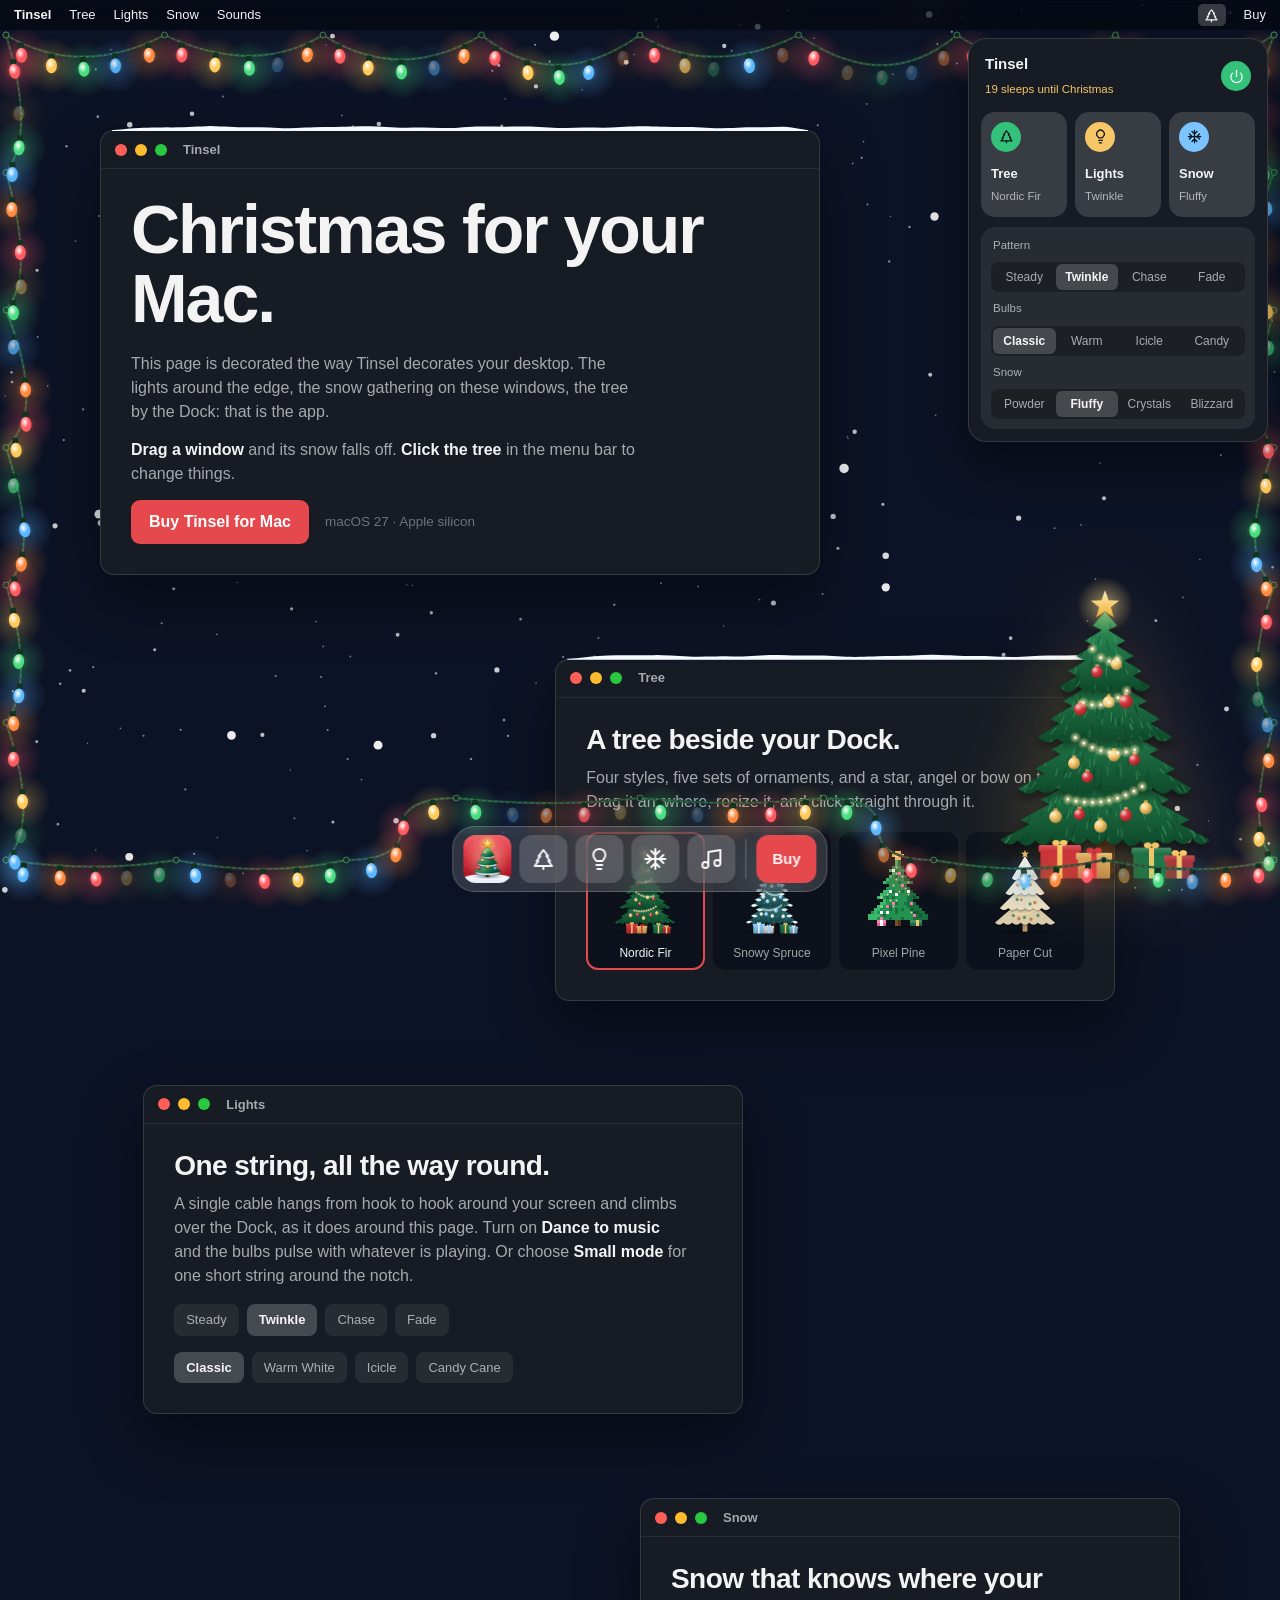
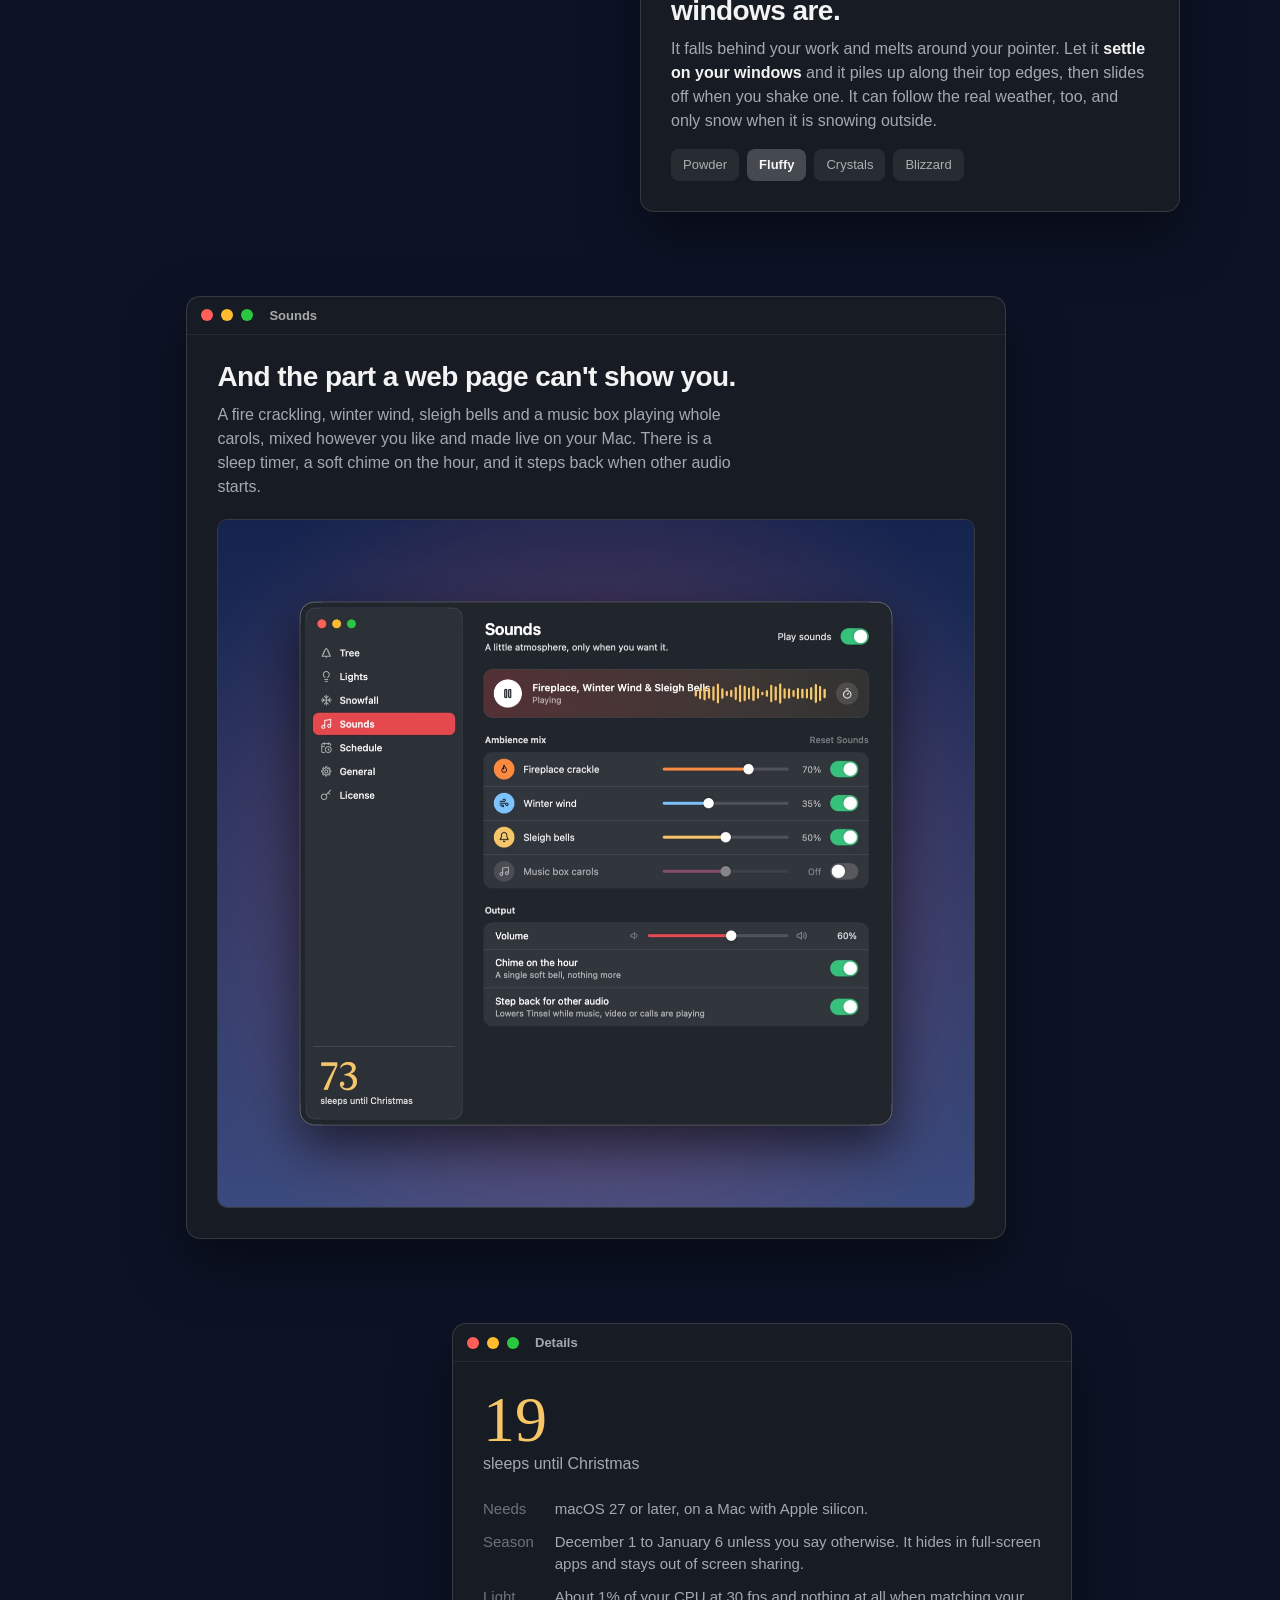
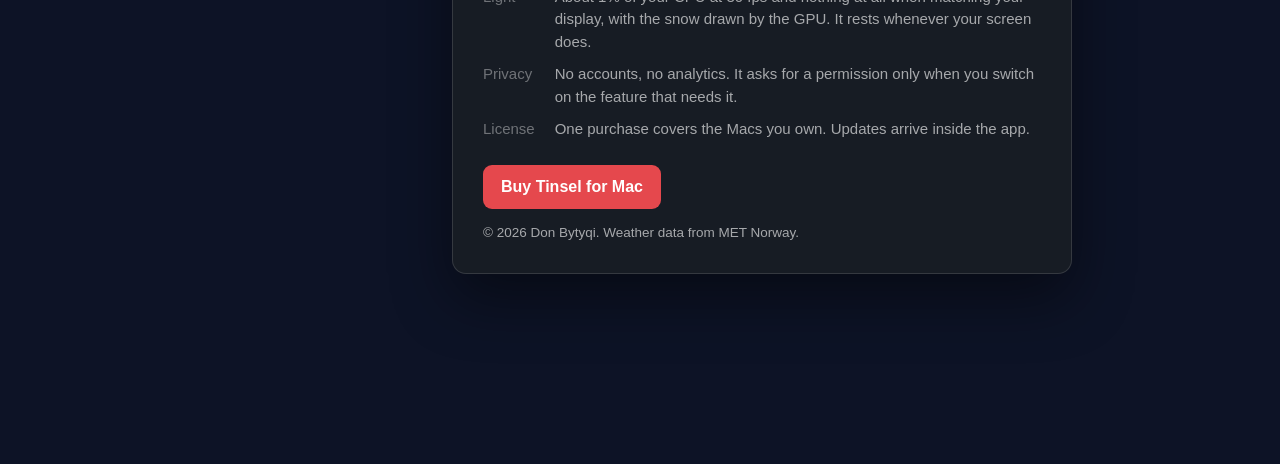
==== index.html @ c90def14 "Publish the Tinsel website" ====
<!doctype html>
<html lang="en">
<head>
<meta charset="utf-8">
<meta name="viewport" content="width=device-width, initial-scale=1">
<title>Tinsel for Mac</title>
<meta name="description" content="Christmas for your Mac: a tree by the Dock, lights around the screen, and snow that settles on your windows. This page is decorated the way Tinsel decorates your desktop.">
<meta property="og:title" content="Tinsel for Mac">
<meta property="og:description" content="A tree by the Dock, lights around the screen, and snow that settles on your windows.">
<meta property="og:image" content="assets/social.jpg">
<meta name="theme-color" content="#0d1326">
<link rel="icon" href="assets/icon.png">
<link rel="apple-touch-icon" href="assets/apple-touch-icon.png">
<style>
  :root {
    --desk: #0d1326;
    --glass: #171c24;
    --raised: rgba(255, 255, 255, 0.07);
    --line: rgba(255, 255, 255, 0.13);
    --text: rgba(255, 255, 255, 0.95);
    --soft: rgba(255, 255, 255, 0.62);
    --faint: rgba(255, 255, 255, 0.38);
    --red: #e5484d;
    --gold: #f6c667;
    --pine: #34c27b;
    --bar: 30px;
    --sans: -apple-system, BlinkMacSystemFont, "SF Pro Text", "Segoe UI", Roboto, sans-serif;
    --serif: ui-serif, "New York", Georgia, serif;
  }
  * { box-sizing: border-box; }
  html { background: var(--desk); scroll-padding-top: 120px; }
  body { margin: 0; font: 16px/1.5 var(--sans); color: var(--text); -webkit-font-smoothing: antialiased; overflow-x: hidden; }
  button { font: inherit; color: inherit; border: 0; background: none; padding: 0; cursor: pointer; }
  a { color: inherit; }
  :focus-visible { outline: 2px solid var(--gold); outline-offset: 2px; }
  img { max-width: 100%; height: auto; display: block; }

  /* Layers, back to front: falling snow, windows, settled snow, Dock and tree, lights, menu bar, popover. */
  #flakes, #drifts, #lights { position: fixed; inset: 0; width: 100%; height: 100%; pointer-events: none; }
  #flakes { z-index: 0; }
  #drifts { z-index: 2; }
  #lights { z-index: 4; overflow: visible; }

  /* Menu bar */
  .menubar { position: fixed; top: 0; left: 0; right: 0; height: var(--bar); z-index: 5; display: flex; align-items: center; gap: 18px; padding: 0 14px;
             background: rgba(0, 0, 0, 0.42); backdrop-filter: blur(20px); -webkit-backdrop-filter: blur(20px); font-size: 13px; }
  .menubar strong { font-weight: 700; }
  .menubar a { text-decoration: none; font-weight: 500; }
  .menubar .spring { margin-left: auto; }
  .status { width: 28px; height: 22px; border-radius: 5px; display: grid; place-items: center; }
  .status[aria-expanded="true"] { background: rgba(255, 255, 255, 0.2); }
  .status svg, .dock svg, .tile svg { width: 15px; height: 15px; fill: none; stroke: currentColor; stroke-width: 2; stroke-linecap: round; stroke-linejoin: round; }

  /* The menu bar popover, as in the app */
  .popover { position: fixed; top: calc(var(--bar) + 8px); right: 12px; width: 300px; z-index: 6; padding: 12px; border-radius: 18px; background: var(--glass);
             border: 1px solid var(--line); box-shadow: 0 20px 50px rgba(0, 0, 0, 0.5); display: grid; gap: 10px; }
  .popover[hidden] { display: none; }
  .popover header { display: flex; justify-content: space-between; align-items: center; padding: 2px 4px; }
  .popover header b { display: block; font-size: 15px; }
  .popover header span { font-size: 11.5px; color: var(--gold); }
  .power { width: 30px; height: 30px; border-radius: 50%; background: var(--pine); display: grid; place-items: center; }
  .power[aria-pressed="false"] { background: rgba(255, 255, 255, 0.18); color: var(--soft); }
  .tiles { display: grid; grid-template-columns: repeat(3, 1fr); gap: 8px; }
  .tile { text-align: left; padding: 10px; border-radius: 14px; background: rgba(255, 255, 255, 0.14); display: grid; gap: 12px; }
  .tile i { width: 30px; height: 30px; border-radius: 50%; display: grid; place-items: center; background: var(--c); color: #10151c; }
  .tile b { font-size: 13px; display: block; }
  .tile small { font-size: 11.5px; color: var(--soft); }
  .tile[aria-pressed="false"] { background: var(--raised); }
  .tile[aria-pressed="false"] i { background: rgba(255, 255, 255, 0.14); color: var(--soft); }
  .group { background: var(--raised); border-radius: 14px; padding: 10px; display: grid; gap: 8px; }
  .group label { font-size: 11.5px; color: var(--soft); padding-left: 2px; }
  .seg { display: grid; grid-auto-flow: column; grid-auto-columns: 1fr; background: rgba(0, 0, 0, 0.28); border-radius: 8px; padding: 2px; }
  .seg button { font-size: 12px; font-weight: 500; color: var(--soft); padding: 4px 0; border-radius: 6px; }
  .seg button[aria-pressed="true"] { background: rgba(255, 255, 255, 0.18); color: var(--text); font-weight: 600; }

  /* The desktop and its windows */
  main { position: relative; z-index: 1; width: min(1080px, 100% - 40px); margin: 0 auto; padding: 130px 0 190px; display: grid; grid-template-columns: minmax(0, 1fr); gap: 84px; }
  .win { min-width: 0; background: var(--glass); border: 1px solid var(--line); border-radius: 14px; box-shadow: 0 24px 60px rgba(0, 0, 0, 0.45); touch-action: pan-y; }
  .win .bar { height: 38px; display: flex; align-items: center; gap: 8px; padding: 0 14px; cursor: grab; user-select: none; -webkit-user-select: none; border-bottom: 1px solid rgba(255, 255, 255, 0.07); }
  .win .bar:active { cursor: grabbing; }
  .win .bar i { width: 12px; height: 12px; border-radius: 50%; background: #ff5f57; }
  .win .bar i:nth-child(2) { background: #febc2e; }
  .win .bar i:nth-child(3) { background: #28c840; }
  .win .bar span { margin-left: 8px; font-size: 13px; font-weight: 600; color: var(--soft); }
  .win .body { padding: 26px 30px 30px; }
  .win h1 { font-size: clamp(38px, 6vw, 68px); line-height: 1.02; letter-spacing: -0.03em; font-weight: 700; margin: 0 0 18px; }
  .win h2 { font-size: 28px; line-height: 1.15; letter-spacing: -0.02em; font-weight: 650; margin: 0 0 10px; }
  .win p { margin: 0 0 14px; color: var(--soft); max-width: 58ch; }
  .win p:last-child { margin-bottom: 0; }
  .win p b { color: var(--text); font-weight: 600; }
  .w1 { width: min(720px, 100%); }
  .w2 { width: min(560px, 100%); margin-left: auto; margin-right: 6%; }
  .w3 { width: min(600px, 100%); margin-left: 4%; }
  .w4 { width: min(540px, 100%); margin-left: auto; }
  .w5 { width: min(820px, 100%); margin-left: 8%; }
  .w6 { width: min(620px, 100%); margin-left: auto; margin-right: 10%; }

  .buy { display: inline-block; background: var(--red); color: #fff; font-weight: 600; text-decoration: none; padding: 10px 18px; border-radius: 9px; }
  .buy:hover { background: #ef5b60; }
  .note { font-size: 13.5px; color: var(--faint); margin-top: 14px; }
  .row { display: flex; align-items: center; gap: 16px; flex-wrap: wrap; }
  .choices { display: flex; gap: 8px; flex-wrap: wrap; margin-top: 16px; }
  .choices button { font-size: 13px; padding: 6px 12px; border-radius: 8px; background: var(--raised); color: var(--soft); }
  .choices button[aria-pressed="true"] { background: rgba(255, 255, 255, 0.2); color: var(--text); font-weight: 600; }
  .trees { display: grid; grid-template-columns: repeat(4, 1fr); gap: 8px; margin-top: 18px; }
  .trees button { border-radius: 12px; background: #0c111b; padding: 8px 4px 6px; border: 2px solid transparent; font-size: 12px; color: var(--soft); }
  .trees button[aria-pressed="true"] { border-color: var(--red); color: var(--text); }
  .trees img { height: 96px; width: auto; margin: 0 auto 6px; }
  .shot { border-radius: 10px; border: 1px solid var(--line); margin-top: 20px; }
  dl { margin: 0; display: grid; grid-template-columns: max-content 1fr; gap: 10px 20px; font-size: 15px; }
  dt { color: var(--faint); }
  dd { margin: 0; color: var(--soft); }
  .sleeps { font: 400 64px/1 var(--serif); color: var(--gold); }

  /* Dock and tree */
  .dock { position: fixed; left: 50%; bottom: 8px; transform: translateX(-50%); z-index: 3; display: flex; align-items: center; gap: 8px; padding: 8px 10px; border-radius: 22px;
          background: rgba(255, 255, 255, 0.14); border: 1px solid rgba(255, 255, 255, 0.2); backdrop-filter: blur(24px); -webkit-backdrop-filter: blur(24px); }
  .dock a { width: 48px; height: 48px; border-radius: 12px; display: grid; place-items: center; background: rgba(255, 255, 255, 0.16); text-decoration: none; }
  .dock a svg { width: 24px; height: 24px; }
  .dock a.app { background: none; }
  .dock a.app img { width: 48px; height: 48px; border-radius: 12px; }
  .dock a.get { width: auto; padding: 0 16px; background: var(--red); font-weight: 600; font-size: 15px; }
  .dock hr { width: 1px; height: 40px; border: 0; background: rgba(255, 255, 255, 0.25); margin: 0 2px; }
  #tree { position: fixed; z-index: 3; right: max(14px, 4vw); bottom: 6px; height: min(42vh, 330px); width: auto; cursor: pointer; filter: drop-shadow(0 0 40px rgba(255, 200, 87, 0.22)); }
  #tree[hidden] { display: none; }

  @media (max-width: 720px) {
    .menubar a.jump { display: none; }
    main { padding-top: 110px; gap: 56px; }
    .win, .w2, .w3, .w4, .w5, .w6 { width: 100%; margin-left: 0; margin-right: 0; }
    .win .body { padding: 20px; }
    .dock a:not(.app):not(.get), .dock hr { display: none; }
    #tree { height: 150px; right: 4px; }
    .popover { right: 8px; width: min(300px, 100% - 16px); }
    .trees img { height: 70px; }
  }
</style>
</head>
<body id="top">
<canvas id="flakes" aria-hidden="true"></canvas>

<div class="menubar">
  <strong>Tinsel</strong>
  <a class="jump" href="#tree-window">Tree</a>
  <a class="jump" href="#lights-window">Lights</a>
  <a class="jump" href="#snow-window">Snow</a>
  <a class="jump" href="#sounds-window">Sounds</a>
  <span class="spring"></span>
  <button class="status" id="status" aria-label="Tinsel controls" aria-expanded="true" aria-controls="popover">
    <svg viewBox="0 0 24 24"><path d="M12 3l4.7 6H15l3.7 5H17l3.7 5H3.3L7 14H5.3L9 9H7.3z"/><path d="M12 19v3"/></svg>
  </button>
  <a href="https://donbytyci.gumroad.com/l/tinselformac">Buy</a>
</div>

<div class="popover" id="popover">
  <header>
    <div><b>Tinsel</b><span id="sleeps-line"></span></div>
    <button class="power" id="power" aria-pressed="true" aria-label="All decorations"><svg viewBox="0 0 24 24" width="15" height="15" fill="none" stroke="currentColor" stroke-width="2" stroke-linecap="round"><path d="M12 2v10"/><path d="M18.4 6.6a9 9 0 1 1-12.8 0"/></svg></button>
  </header>
  <div class="tiles">
    <button class="tile" data-toggle="tree" aria-pressed="true" style="--c:#34c27b"><i><svg viewBox="0 0 24 24"><path d="M12 3l4.7 6H15l3.7 5H17l3.7 5H3.3L7 14H5.3L9 9H7.3z"/><path d="M12 19v3"/></svg></i><span><b>Tree</b><small data-state="tree"></small></span></button>
    <button class="tile" data-toggle="lights" aria-pressed="true" style="--c:#f6c667"><i><svg viewBox="0 0 24 24"><path d="M9 14l-1.6-2.2A6 6 0 1 1 16.6 11.8L15 14z"/><path d="M9 18h6M10 22h4"/></svg></i><span><b>Lights</b><small data-state="lights"></small></span></button>
    <button class="tile" data-toggle="snow" aria-pressed="true" style="--c:#7cc4ff"><i><svg viewBox="0 0 24 24"><path d="M2 12h20M12 2v20M20 16l-4-4 4-4M4 8l4 4-4 4M16 4l-4 4-4-4M8 20l4-4 4 4"/></svg></i><span><b>Snow</b><small data-state="snow"></small></span></button>
  </div>
  <div class="group">
    <label>Pattern</label>
    <div class="seg" data-set="pattern"><button>Steady</button><button>Twinkle</button><button>Chase</button><button>Fade</button></div>
    <label>Bulbs</label>
    <div class="seg" data-set="bulbs"><button>Classic</button><button>Warm</button><button>Icicle</button><button>Candy</button></div>
    <label>Snow</label>
    <div class="seg" data-set="snowType"><button>Powder</button><button>Fluffy</button><button>Crystals</button><button>Blizzard</button></div>
  </div>
</div>

<main>
  <article class="win w1">
    <div class="bar"><i></i><i></i><i></i><span>Tinsel</span></div>
    <div class="body">
      <h1>Christmas for your Mac.</h1>
      <p>This page is decorated the way Tinsel decorates your desktop. The lights around the edge, the snow gathering on these windows, the tree by the Dock: that is the app.</p>
      <p><b>Drag a window</b> and its snow falls off. <b>Click the tree</b> in the menu bar to change things.</p>
      <div class="row"><a class="buy" href="https://donbytyci.gumroad.com/l/tinselformac">Buy Tinsel for Mac</a><span class="note" style="margin:0">macOS 27 · Apple silicon</span></div>
    </div>
  </article>

  <article class="win w2" id="tree-window">
    <div class="bar"><i></i><i></i><i></i><span>Tree</span></div>
    <div class="body">
      <h2>A tree beside your Dock.</h2>
      <p>Four styles, five sets of ornaments, and a star, angel or bow on top. Drag it anywhere, resize it, and click straight through it.</p>
      <div class="trees" data-set="treeStyle">
        <button><img src="assets/tree-nordic-fir.png" alt="">Nordic Fir</button>
        <button><img src="assets/tree-snowy-spruce.png" alt="">Snowy Spruce</button>
        <button><img src="assets/tree-pixel-pine.png" alt="">Pixel Pine</button>
        <button><img src="assets/tree-paper-cut.png" alt="">Paper Cut</button>
      </div>
    </div>
  </article>

  <article class="win w3" id="lights-window">
    <div class="bar"><i></i><i></i><i></i><span>Lights</span></div>
    <div class="body">
      <h2>One string, all the way round.</h2>
      <p>A single cable hangs from hook to hook around your screen and climbs over the Dock, as it does around this page. Turn on <b>Dance to music</b> and the bulbs pulse with whatever is playing. Or choose <b>Small mode</b> for one short string around the notch.</p>
      <div class="choices" data-set="pattern"><button>Steady</button><button>Twinkle</button><button>Chase</button><button>Fade</button></div>
      <div class="choices" data-set="bulbs"><button>Classic</button><button>Warm White</button><button>Icicle</button><button>Candy Cane</button></div>
    </div>
  </article>

  <article class="win w4" id="snow-window">
    <div class="bar"><i></i><i></i><i></i><span>Snow</span></div>
    <div class="body">
      <h2>Snow that knows where your windows are.</h2>
      <p>It falls behind your work and melts around your pointer. Let it <b>settle on your windows</b> and it piles up along their top edges, then slides off when you shake one. It can follow the real weather, too, and only snow when it is snowing outside.</p>
      <div class="choices" data-set="snowType"><button>Powder</button><button>Fluffy</button><button>Crystals</button><button>Blizzard</button></div>
    </div>
  </article>

  <article class="win w5" id="sounds-window">
    <div class="bar"><i></i><i></i><i></i><span>Sounds</span></div>
    <div class="body">
      <h2>And the part a web page can't show you.</h2>
      <p>A fire crackling, winter wind, sleigh bells and a music box playing whole carols, mixed however you like and made live on your Mac. There is a sleep timer, a soft chime on the hour, and it steps back when other audio starts.</p>
      <img class="shot" src="assets/pane-sounds.jpg" alt="Tinsel's Sounds settings: a mix of fireplace, winter wind, sleigh bells and music box, each with its own level" width="1500" height="1361" loading="lazy">
    </div>
  </article>

  <article class="win w6">
    <div class="bar"><i></i><i></i><i></i><span>Details</span></div>
    <div class="body">
      <div class="sleeps" id="sleeps">–</div>
      <p id="sleeps-caption" style="margin-bottom:22px">sleeps until Christmas</p>
      <dl>
        <dt>Needs</dt><dd>macOS 27 or later, on a Mac with Apple silicon.</dd>
        <dt>Season</dt><dd>December 1 to January 6 unless you say otherwise. It hides in full-screen apps and stays out of screen sharing.</dd>
        <dt>Light</dt><dd>About 1% of your CPU at 30 fps and nothing at all when matching your display, with the snow drawn by the GPU. It rests whenever your screen does.</dd>
        <dt>Privacy</dt><dd>No accounts, no analytics. It asks for a permission only when you switch on the feature that needs it.</dd>
        <dt>License</dt><dd>One purchase covers the Macs you own. Updates arrive inside the app.</dd>
      </dl>
      <p style="margin-top:24px"><a class="buy" href="https://donbytyci.gumroad.com/l/tinselformac">Buy Tinsel for Mac</a></p>
      <p class="note">© <span id="year"></span> Don Bytyqi. Weather data from MET Norway.</p>
    </div>
  </article>
</main>

<canvas id="drifts" aria-hidden="true"></canvas>

<nav class="dock" id="dock" aria-label="Sections">
  <a class="app" href="#top" aria-label="Tinsel"><img src="assets/icon.png" alt=""></a>
  <a href="#tree-window" aria-label="Tree"><svg viewBox="0 0 24 24"><path d="M12 3l4.7 6H15l3.7 5H17l3.7 5H3.3L7 14H5.3L9 9H7.3z"/><path d="M12 19v3"/></svg></a>
  <a href="#lights-window" aria-label="Lights"><svg viewBox="0 0 24 24"><path d="M9 14l-1.6-2.2A6 6 0 1 1 16.6 11.8L15 14z"/><path d="M9 18h6M10 22h4"/></svg></a>
  <a href="#snow-window" aria-label="Snow"><svg viewBox="0 0 24 24"><path d="M2 12h20M12 2v20M20 16l-4-4 4-4M4 8l4 4-4 4M16 4l-4 4-4-4M8 20l4-4 4 4"/></svg></a>
  <a href="#sounds-window" aria-label="Sounds"><svg viewBox="0 0 24 24"><path d="M9 18V5l12-2v13"/><circle cx="6" cy="18" r="3"/><circle cx="18" cy="16" r="3"/></svg></a>
  <hr>
  <a class="get" href="https://donbytyci.gumroad.com/l/tinselformac">Buy</a>
</nav>
<img id="tree" src="assets/tree-nordic-fir.png" alt="A Christmas tree standing beside the Dock. Click to change its style.">
<svg id="lights" aria-hidden="true"></svg>

<script>
(() => {
  const still = matchMedia("(prefers-reduced-motion: reduce)").matches;
  const $ = (s, root = document) => root.querySelector(s), $$ = (s, root = document) => [...root.querySelectorAll(s)];
  const state = { tree: true, lights: true, snow: true, treeStyle: 0, pattern: 1, bulbs: 0, snowType: 1 };
  const names = {
    treeStyle: ["Nordic Fir", "Snowy Spruce", "Pixel Pine", "Paper Cut"], pattern: ["Steady", "Twinkle", "Chase", "Fade"], snowType: ["Powder", "Fluffy", "Crystals", "Blizzard"],
    treeFile: ["nordic-fir", "snowy-spruce", "pixel-pine", "paper-cut"],
    bulbs: [["#ff5a5f", "#ffc857", "#4ade80", "#5bb8ff", "#ff8a3d"], ["#ffd9a0"], ["#bfe6ff", "#ffffff"], ["#ff4d57", "#ffffff"]],
  };
  // A small seeded generator, so the cable hangs the same way on every visit.
  const seeded = seed => () => ((seed = (seed * 1664525 + 1013904223) >>> 0) / 4294967296);

  // ---- Lights: one cable around the window, sagging between hooks, climbing over the Dock.
  const svg = $("#lights"), dock = $("#dock"), barHeight = 30;
  let bulbs = [];
  function hang() {
    const W = innerWidth, H = innerHeight, rand = seeded(9), r = (a, b) => a + (b - a) * rand();
    const left = 6, right = W - 6, top = barHeight + 5, low = H - 40, narrow = W < 720;
    const level = (y, x0, x1, sag = 26) => {
      const n = Math.max(1, Math.round((x1 - x0) / 168)), step = (x1 - x0) / n;
      return Array.from({ length: n }, (_, i) => ({ a: [x0 + step * i, y], b: [x0 + step * (i + 1), y], c: [x0 + step * (i + 0.5) + r(-10, 10), y + sag * 2 * r(0.8, 1.2)], pin: true }));
    };
    const ramp = (p, q) => { const m = [(p[0] + q[0]) / 2, (p[1] + q[1]) / 2]; return [{ a: p, b: m, c: [m[0], p[1]] }, { a: m, b: q, c: [m[0], q[1]], pin: true }]; };
    const drop = (x, inward) => {
      const n = Math.max(1, Math.round((low - top) / 150)), step = (low - top) / n;
      return Array.from({ length: n }, (_, i) => ({ a: [x, top + step * i], b: [x, top + step * (i + 1)], c: [x + inward * 36 * r(0.8, 1.25), top + step * (i + r(0.66, 0.8))], pin: true }));
    };
    const runs = [level(top, left, right)];
    if (!narrow) {
      const d = dock.getBoundingClientRect(), over = d.top - 28, rise = 110, dl = d.left + 4, dr = d.right - 4;
      runs.push(drop(left, 1), drop(right, -1));
      runs.push([...level(low, left, dl - rise, 8), ...ramp([dl - rise, low], [dl, over]), ...level(over, dl, dr, 6), ...ramp([dr, over], [dr + rise, low]), ...level(low, dr + rise, right, 8)]);
    }
    const at = (s, t) => { const u = 1 - t; return [u * u * s.a[0] + 2 * u * t * s.c[0] + t * t * s.b[0], u * u * s.a[1] + 2 * u * t * s.c[1] + t * t * s.b[1]]; };
    const length = s => { let l = 0, p = s.a; for (let i = 1; i <= 8; i++) { const q = at(s, i / 8); l += Math.hypot(q[0] - p[0], q[1] - p[1]); p = q; } return l; };
    const colors = names.bulbs[state.bulbs];
    let defs = "", cable = "", hooks = "", lamps = "", index = 0;
    colors.forEach((c, i) => {
      defs += `<radialGradient id="glow${i}"><stop offset="0" stop-color="${c}" stop-opacity=".6"/><stop offset=".32" stop-color="${c}" stop-opacity=".22"/><stop offset="1" stop-color="${c}" stop-opacity="0"/></radialGradient>`;
      defs += `<radialGradient id="glass${i}" cx=".4" cy=".35" r=".7"><stop offset="0" stop-color="#fff"/><stop offset=".55" stop-color="${c}"/></radialGradient>`;
    });
    for (const run of runs) {
      const d = `M${run[0].a} ` + run.map(s => `Q${s.c} ${s.b}`).join(" ");
      cable += `<path d="${d}" fill="none" stroke="#1c4330" stroke-width="2.4" stroke-linecap="round"/><path d="${d}" fill="none" stroke="#3f7f5e" stroke-width=".9" stroke-dasharray="2.5 3.5"/>`;
      for (const p of [run[0].a, ...run.filter(s => s.pin).map(s => s.b)]) hooks += `<circle cx="${p[0]}" cy="${p[1]}" r="3" fill="#0e2419" stroke="#4e8f6c" stroke-width=".8"/>`;
      for (const s of run) {
        const n = Math.max(1, Math.round(length(s) / 33.6));
        for (let k = 0; k < n; k++) {
          const [x, y] = at(s, (k + 0.5) / n), c = index % colors.length, tilt = (r(-9, 9)).toFixed(1);
          lamps += `<g class="lamp" transform="rotate(${tilt} ${x} ${y})"><circle cx="${x}" cy="${y + 12.5}" r="28" fill="url(#glow${c})"/><rect x="${x - 3}" y="${y}" width="6" height="6" rx="1.5" fill="#123322"/><ellipse cx="${x}" cy="${y + 12.5}" rx="5.5" ry="7.5" fill="url(#glass${c})"/></g>`;
          index++;
        }
      }
    }
    svg.setAttribute("viewBox", `0 0 ${W} ${H}`);
    svg.innerHTML = `<defs>${defs}</defs>${cable}${hooks}${lamps}`;
    const rnd = seeded(31);
    bulbs = $$(".lamp", svg).map(el => ({ el, phase: rnd() * 6.28, rate: 0.6 + rnd() * 0.9, shown: -1 }));
    glow(performance.now());
  }
  function glow(now) {
    const t = now / 1000;
    bulbs.forEach((b, i) => {
      let g = 1;
      if (!still) {
        if (state.pattern === 1) { const w = Math.sin(t * 1.4 * b.rate + b.phase); g = w > 0.6 ? 1 - (w - 0.6) / 0.4 : 1; }
        else if (state.pattern === 2) g = Math.pow(0.5 + 0.5 * Math.sin(i * 0.9 - t * 4.2), 3);
        else if (state.pattern === 3) g = 0.5 + 0.5 * Math.sin(t * 1.8);
      }
      const o = Math.round((0.28 + 0.72 * g) * 50) / 50;
      // Most bulbs are steady most of the time; leave those alone.
      if (o !== b.shown) { b.shown = o; b.el.style.opacity = o; }
    });
  }

  // ---- Snow: flakes fall behind the windows; drifts build on top of them and tumble when one is moved.
  const back = $("#flakes"), front = $("#drifts"), bctx = back.getContext("2d"), fctx = front.getContext("2d");
  const wins = $$(".win"), depth = new WeakMap(wins.map(w => [w, 3]));
  let W = 0, H = 0, flakes = [], clumps = [], pointer = null;
  function sizeSnow() {
    const ratio = Math.min(devicePixelRatio || 1, 2);
    W = innerWidth; H = innerHeight;
    for (const [c, ctx] of [[back, bctx], [front, fctx]]) { c.width = W * ratio; c.height = H * ratio; ctx.setTransform(ratio, 0, 0, ratio, 0, 0); }
    scatter();
  }
  function scatter() {
    const kind = state.snowType, per = [4.2, 2.6, 1.1, 3.4][kind], count = Math.round(Math.min(170, W / 9) * per);
    flakes = Array.from({ length: count }, () => {
      // Three depths: most flakes are far and small, a few are near and large.
      const roll = Math.random(), d = roll < 0.62 ? Math.random() * 0.38 : roll < 0.92 ? 0.38 + Math.random() * 0.34 : 0.72 + Math.random() * 0.28;
      return { x: Math.random() * W, y: Math.random() * H, d, p: Math.random() * 6.28,
               size: [1.2 + 2.4 * d, 1.6 + 8 * d * d, kind === 2 && d < 0.6 ? 2 + 2 * d : 10 + 16 * d, 8 + 8 * d][kind], dot: kind === 2 && d < 0.6,
               tint: d < 0.38 ? "#ccdefa" : "#fff", fall: [38 + 32 * d, 28 + 24 * d, 22 + 20 * d, 380 + 240 * d][kind], a: kind === 3 ? 0.35 + 0.5 * Math.random() : 0.45 + 0.5 * d };
    });
  }
  function mound(ctx, x0, x1, base, h, seed) {
    ctx.beginPath(); ctx.moveTo(x0, base + 1);
    let px = x0, py = base;
    ctx.lineTo(px, py);
    for (let x = x0; x < x1;) {
      x = Math.min(x1, x + 9);
      const edge = Math.min(1, Math.min(x - x0, x1 - x) / 26), taper = edge * edge * (3 - 2 * edge);
      const y = base - h * taper * (0.72 + 0.2 * Math.sin(x * 0.043 + seed) + 0.08 * Math.sin(x * 0.117 + seed * 1.7));
      ctx.quadraticCurveTo(px, py, (px + x) / 2, (py + y) / 2);
      px = x; py = y;
    }
    ctx.lineTo(x1, base); ctx.lineTo(x1, base + 1); ctx.closePath(); ctx.fill();
  }
  function tumble(win) {
    const h = depth.get(win); depth.set(win, 0);
    if (h < 1 || still) return;
    const r = win.getBoundingClientRect(), n = Math.min(40, Math.round(r.width / 14));
    for (let i = 0; i < n; i++) clumps.push({ x: r.left + 12 + Math.random() * (r.width - 24), y: r.top - Math.random() * h, vx: -55 + Math.random() * 110, vy: -70 + Math.random() * 80, size: 3 + Math.random() * 5, age: 0 });
  }
  let last = 0;
  function frame(now) {
    requestAnimationFrame(frame);
    if (document.hidden || now - last < 30) return;       // about 30 frames a second is plenty
    const dt = Math.min(0.05, (now - last) / 1000); last = now;
    glow(now);
    bctx.clearRect(0, 0, W, H); fctx.clearRect(0, 0, W, H);
    if (state.snow) {
      const kind = state.snowType, t = now / 1000;
      bctx.fillStyle = bctx.strokeStyle = "#fff"; bctx.lineCap = "round";
      for (const f of flakes) {
        if (!still) {
          f.y += f.fall * dt; f.x += (kind === 3 ? f.fall * 0.45 : 10 + Math.sin(t * 0.7 + f.p) * 12) * dt;
          if (f.y > H + 20) { f.y = -20; f.x = Math.random() * W; }
          if (f.x > W + 20) f.x -= W + 40;
        }
        let a = f.a;
        if (pointer) { const q = ((f.x - pointer[0]) ** 2 + (f.y - pointer[1]) ** 2) / 12100; if (q < 1) a *= q; }   // melts near the pointer
        bctx.globalAlpha = a;
        bctx.fillStyle = bctx.strokeStyle = f.tint;
        if (kind === 2 && !f.dot) {
          bctx.lineWidth = 1.5; bctx.beginPath();
          for (let k = 0; k < 3; k++) { const ang = f.p + k * Math.PI / 3, dx = Math.cos(ang) * f.size / 2, dy = Math.sin(ang) * f.size / 2; bctx.moveTo(f.x - dx, f.y - dy); bctx.lineTo(f.x + dx, f.y + dy); }
          bctx.stroke();
        } else if (kind === 3) {
          bctx.lineWidth = 1.6; bctx.beginPath(); bctx.moveTo(f.x, f.y); bctx.lineTo(f.x + f.size * 0.41, f.y + f.size * 0.91); bctx.stroke();
        } else { bctx.beginPath(); bctx.arc(f.x, f.y, f.size / 2, 0, 6.28); bctx.fill(); }
      }
      bctx.globalAlpha = 1;
    }
    fctx.fillStyle = "#f6faff"; fctx.shadowColor = "rgba(10, 20, 40, 0.45)"; fctx.shadowBlur = 5; fctx.shadowOffsetY = 2;
    wins.forEach((win, i) => {
      const r = win.getBoundingClientRect();
      let h = depth.get(win);
      if (state.snow && h < 11) { h = Math.min(11, h + (still ? 11 : 0.8 * dt)); depth.set(win, h); }
      if (!state.snow && h > 0) { h = Math.max(0, h - 6 * dt); depth.set(win, h); }
      if (h > 0.5 && r.top > barHeight + 14 && r.top < H) mound(fctx, r.left + 12, r.right - 12, r.top, h, i * 13 + 5);
    });
    fctx.shadowColor = "transparent";
    clumps = clumps.filter(c => {
      c.age += dt; c.vy += 950 * dt; c.x += c.vx * dt; c.y += c.vy * dt;
      fctx.globalAlpha = Math.max(0, 1 - c.age / 1.1); fctx.beginPath(); fctx.arc(c.x, c.y, c.size / 2, 0, 6.28); fctx.fill();
      return c.age < 1.1 && c.y < H + 10;
    });
    fctx.globalAlpha = 1;
  }

  // ---- Windows can be dragged by their title bars; moving one shakes its snow off.
  for (const win of wins) {
    const bar = $(".bar", win);
    let start = null, moved = false, at = [0, 0];
    bar.addEventListener("pointerdown", e => { if (e.pointerType === "touch") { tumble(win); return; } start = [e.clientX - at[0], e.clientY - at[1]]; moved = false; bar.setPointerCapture(e.pointerId); });
    bar.addEventListener("pointermove", e => {
      if (!start) return;
      at = [e.clientX - start[0], e.clientY - start[1]];
      if (!moved && Math.hypot(e.movementX, e.movementY) > 0) { moved = true; tumble(win); }
      win.style.transform = `translate(${at[0]}px, ${at[1]}px)`;
      depth.set(win, 0);
    });
    bar.addEventListener("pointerup", () => { start = null; });
  }
  addEventListener("pointermove", e => { pointer = [e.clientX, e.clientY]; });
  document.documentElement.addEventListener("pointerleave", () => { pointer = null; });

  // ---- Controls: the popover and the buttons inside the windows all drive the same state.
  const tree = $("#tree"), popover = $("#popover"), status = $("#status");
  function render() {
    tree.hidden = !state.tree;
    tree.src = `assets/tree-${names.treeFile[state.treeStyle]}.png`;
    svg.style.display = state.lights ? "" : "none";
    $$("[data-toggle]").forEach(b => b.setAttribute("aria-pressed", state[b.dataset.toggle]));
    $("#power").setAttribute("aria-pressed", state.tree || state.lights || state.snow);
    $('[data-state="tree"]').textContent = state.tree ? names.treeStyle[state.treeStyle] : "Off";
    $('[data-state="lights"]').textContent = state.lights ? names.pattern[state.pattern] : "Off";
    $('[data-state="snow"]').textContent = state.snow ? names.snowType[state.snowType] : "Off";
    $$("[data-set]").forEach(group => [...group.children].forEach((b, i) => b.setAttribute("aria-pressed", state[group.dataset.set] === i)));
  }
  $$("[data-set]").forEach(group => [...group.children].forEach((b, i) => b.addEventListener("click", () => {
    const key = group.dataset.set;
    state[key] = i;
    if (key === "bulbs") hang();
    if (key === "snowType") scatter();
    if (key === "treeStyle") state.tree = true;
    render();
  })));
  $$("[data-toggle]").forEach(b => b.addEventListener("click", () => { state[b.dataset.toggle] = !state[b.dataset.toggle]; render(); }));
  $("#power").addEventListener("click", () => { const on = !(state.tree || state.lights || state.snow); state.tree = state.lights = state.snow = on; render(); });
  tree.addEventListener("click", () => { state.treeStyle = (state.treeStyle + 1) % 4; render(); });
  status.addEventListener("click", () => { popover.hidden = !popover.hidden; status.setAttribute("aria-expanded", !popover.hidden); });
  if (innerWidth < 720) { popover.hidden = true; status.setAttribute("aria-expanded", false); }

  // ---- Countdown, the same one the app shows.
  const now = new Date(), today = new Date(now.getFullYear(), now.getMonth(), now.getDate());
  let christmas = new Date(now.getFullYear(), 11, 25);
  if (christmas < today) christmas = new Date(now.getFullYear() + 1, 11, 25);
  const days = Math.round((christmas - today) / 86400000), caption = days === 0 ? "It's Christmas today" : `${days === 1 ? "sleep" : "sleeps"} until Christmas`;
  $("#sleeps").textContent = days;
  $("#sleeps-caption").textContent = caption;
  $("#sleeps-line").textContent = days === 0 ? caption : `${days} ${caption}`;
  $("#year").textContent = now.getFullYear();

  render(); hang(); sizeSnow();
  addEventListener("resize", () => { hang(); sizeSnow(); });
  requestAnimationFrame(frame);
})();
</script>
</body>
</html>
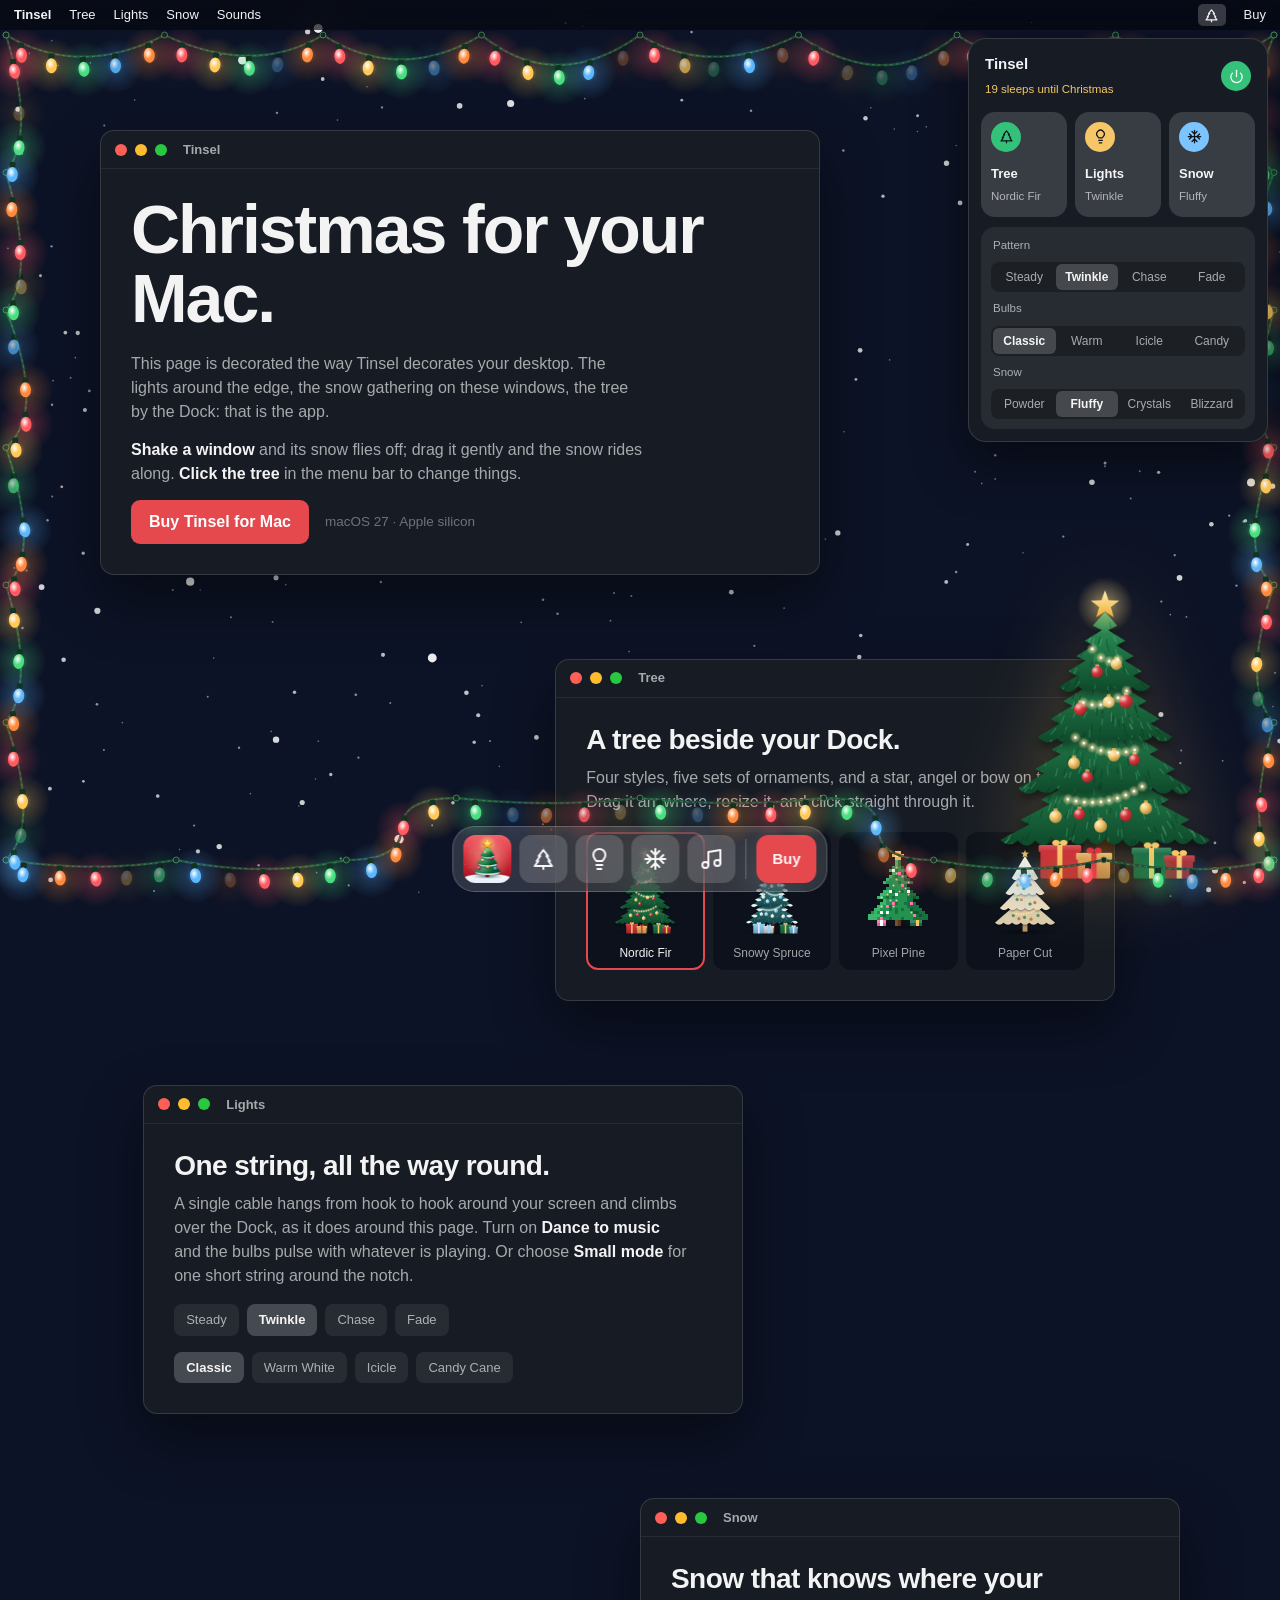
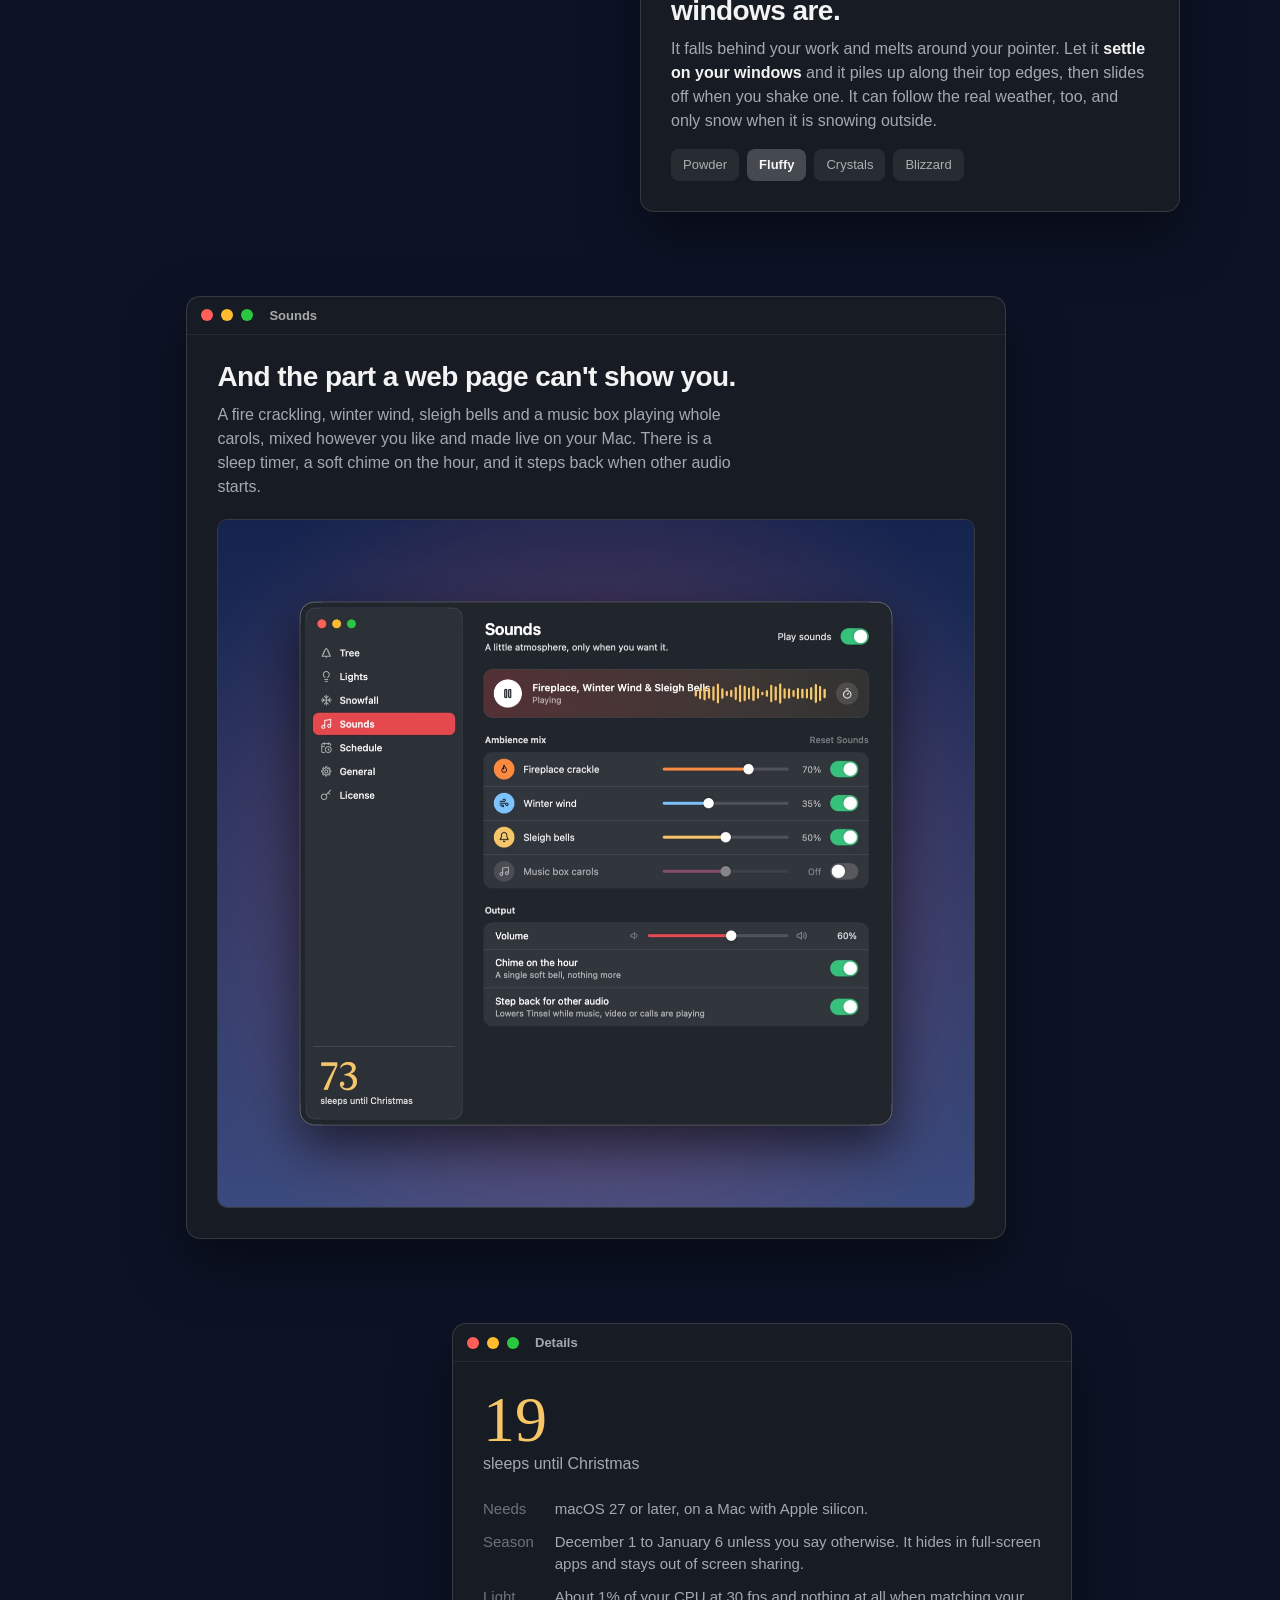
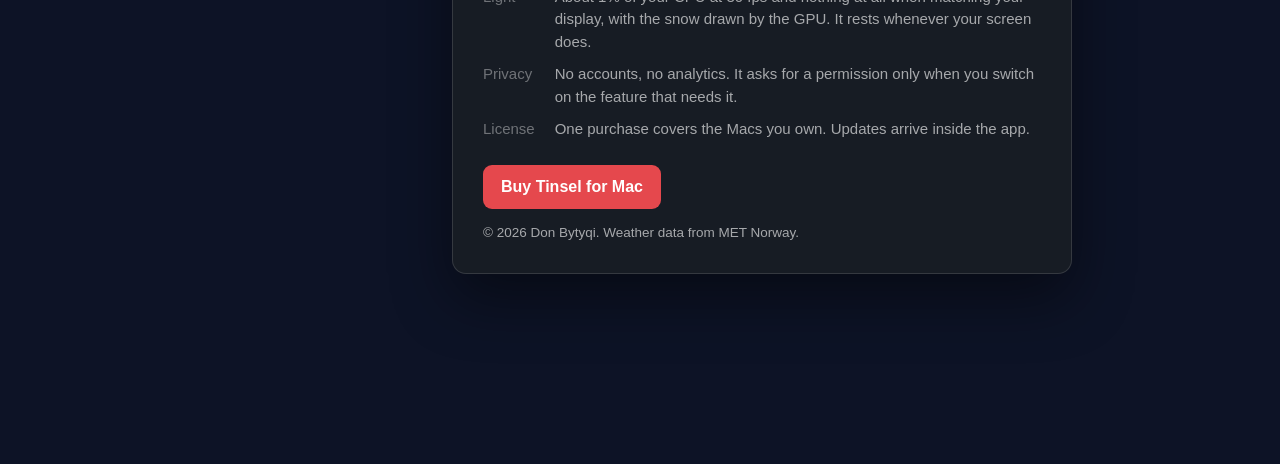
==== commit 54470576: "Settled snow follows the app's shake physics" ====
--- a/index.html
+++ b/index.html
@@ -178,7 +178,7 @@
     <div class="body">
       <h1>Christmas for your Mac.</h1>
       <p>This page is decorated the way Tinsel decorates your desktop. The lights around the edge, the snow gathering on these windows, the tree by the Dock: that is the app.</p>
-      <p><b>Drag a window</b> and its snow falls off. <b>Click the tree</b> in the menu bar to change things.</p>
+      <p><b>Shake a window</b> and its snow flies off; drag it gently and the snow rides along. <b>Click the tree</b> in the menu bar to change things.</p>
       <div class="row"><a class="buy" href="https://donbytyci.gumroad.com/l/tinselformac">Buy Tinsel for Mac</a><span class="note" style="margin:0">macOS 27 · Apple silicon</span></div>
     </div>
   </article>
@@ -336,6 +336,9 @@
   // ---- Snow: flakes fall behind the windows; drifts build on top of them and tumble when one is moved.
   const back = $("#flakes"), front = $("#drifts"), bctx = back.getContext("2d"), fctx = front.getContext("2d");
   const wins = $$(".win"), depth = new WeakMap(wins.map(w => [w, 3]));
+  // Each window's last position (in the page, so scrolling is not movement) and speed.
+  const motion = new WeakMap(wins.map(w => [w, { x: 0, y: 0, vx: 0, vy: 0, fresh: true }]));
+  const JOLT = 2600, GRAVITY = 2100, FALL_TIME = 3;
   let W = 0, H = 0, flakes = [], clumps = [], pointer = null;
   function sizeSnow() {
     const ratio = Math.min(devicePixelRatio || 1, 2);
@@ -366,11 +369,13 @@
     }
     ctx.lineTo(x1, base); ctx.lineTo(x1, base + 1); ctx.closePath(); ctx.fill();
   }
-  function tumble(win) {
-    const h = depth.get(win); depth.set(win, 0);
-    if (h < 1 || still) return;
-    const r = win.getBoundingClientRect(), n = Math.min(40, Math.round(r.width / 14));
-    for (let i = 0; i < n; i++) clumps.push({ x: r.left + 12 + Math.random() * (r.width - 24), y: r.top - Math.random() * h, vx: -55 + Math.random() * 110, vy: -70 + Math.random() * 80, size: 3 + Math.random() * 5, age: 0 });
+  function tumble(win, fraction = 1, vx = 0, vy = 0) {
+    const h = depth.get(win);
+    if (h < 0.6 || still) return;
+    depth.set(win, h * (1 - fraction));
+    const r = win.getBoundingClientRect(), n = Math.min(40, Math.round(r.width / 14 * (h / 11) * fraction) + 3);
+    // The snow keeps most of the window's speed, plus a little scatter of its own, then gravity takes over.
+    for (let i = 0; i < n; i++) clumps.push({ x: r.left + 12 + Math.random() * (r.width - 24), y: r.top - Math.random() * h, vx: vx * 0.8 - 50 + Math.random() * 100, vy: vy * 0.8 - 60 + Math.random() * 70, size: (3 + Math.random() * 5) * (0.6 + 0.4 * h / 11), age: 0 });
   }
   let last = 0;
   function frame(now) {
@@ -403,18 +408,32 @@
       bctx.globalAlpha = 1;
     }
     fctx.fillStyle = "#f6faff"; fctx.shadowColor = "rgba(10, 20, 40, 0.45)"; fctx.shadowBlur = 5; fctx.shadowOffsetY = 2;
+    const rects = wins.map(w => w.getBoundingClientRect());
     wins.forEach((win, i) => {
-      const r = win.getBoundingClientRect();
+      const r = rects[i], m = motion.get(win), x = r.left + scrollX, y = r.top + scrollY;
+      // How hard the window was jerked since the last frame: a steady drag carries the snow
+      // along, a shake or a sudden stop throws a share of it off.
+      const vx = m.fresh ? 0 : (x - m.x) / dt, vy = m.fresh ? 0 : (y - m.y) / dt;
+      const jerk = Math.hypot(vx - m.vx, vy - m.vy) / dt;
+      if (jerk > JOLT && depth.get(win) > 0.6) tumble(win, Math.min(1, (jerk - JOLT) / 9000 + 0.35), m.vx, m.vy);
+      const atRest = vx === 0 && vy === 0 && m.vx === 0 && m.vy === 0;
+      Object.assign(m, { x, y, vx, vy, fresh: false });
       let h = depth.get(win);
-      if (state.snow && h < 11) { h = Math.min(11, h + (still ? 11 : 0.8 * dt)); depth.set(win, h); }
+      if (state.snow && atRest && h < 11) { h = Math.min(11, h + (still ? 11 : 0.8 * dt)); depth.set(win, h); }
       if (!state.snow && h > 0) { h = Math.max(0, h - 6 * dt); depth.set(win, h); }
       if (h > 0.5 && r.top > barHeight + 14 && r.top < H) mound(fctx, r.left + 12, r.right - 12, r.top, h, i * 13 + 5);
     });
     fctx.shadowColor = "transparent";
     clumps = clumps.filter(c => {
-      c.age += dt; c.vy += 950 * dt; c.x += c.vx * dt; c.y += c.vy * dt;
-      fctx.globalAlpha = Math.max(0, 1 - c.age / 1.1); fctx.beginPath(); fctx.arc(c.x, c.y, c.size / 2, 0, 6.28); fctx.fill();
-      return c.age < 1.1 && c.y < H + 10;
+      const was = c.y;
+      c.age += dt; c.vy += GRAVITY * dt; c.x += c.vx * dt; c.y += c.vy * dt;
+      // Landing: the first window top edge crossed on the way down takes the snow.
+      if (c.vy > 0) for (let i = 0; i < rects.length; i++) {
+        const r = rects[i];
+        if (c.x >= r.left + 12 && c.x <= r.right - 12 && was <= r.top && c.y > r.top) { depth.set(wins[i], Math.min(11, depth.get(wins[i]) + 0.35)); c.age = FALL_TIME; break; }
+      }
+      fctx.globalAlpha = Math.max(0, Math.min(1, (FALL_TIME - c.age) / 0.6)); fctx.beginPath(); fctx.arc(c.x, c.y, c.size / 2, 0, 6.28); fctx.fill();
+      return c.age < FALL_TIME && c.y < H + 10;
     });
     fctx.globalAlpha = 1;
   }
@@ -422,14 +441,13 @@
   // ---- Windows can be dragged by their title bars; moving one shakes its snow off.
   for (const win of wins) {
     const bar = $(".bar", win);
-    let start = null, moved = false, at = [0, 0];
-    bar.addEventListener("pointerdown", e => { if (e.pointerType === "touch") { tumble(win); return; } start = [e.clientX - at[0], e.clientY - at[1]]; moved = false; bar.setPointerCapture(e.pointerId); });
+    let start = null, at = [0, 0];
+    // A tap on a touch screen stands in for a shake.
+    bar.addEventListener("pointerdown", e => { if (e.pointerType === "touch") { tumble(win); return; } start = [e.clientX - at[0], e.clientY - at[1]]; bar.setPointerCapture(e.pointerId); });
     bar.addEventListener("pointermove", e => {
       if (!start) return;
       at = [e.clientX - start[0], e.clientY - start[1]];
-      if (!moved && Math.hypot(e.movementX, e.movementY) > 0) { moved = true; tumble(win); }
       win.style.transform = `translate(${at[0]}px, ${at[1]}px)`;
-      depth.set(win, 0);
     });
     bar.addEventListener("pointerup", () => { start = null; });
   }
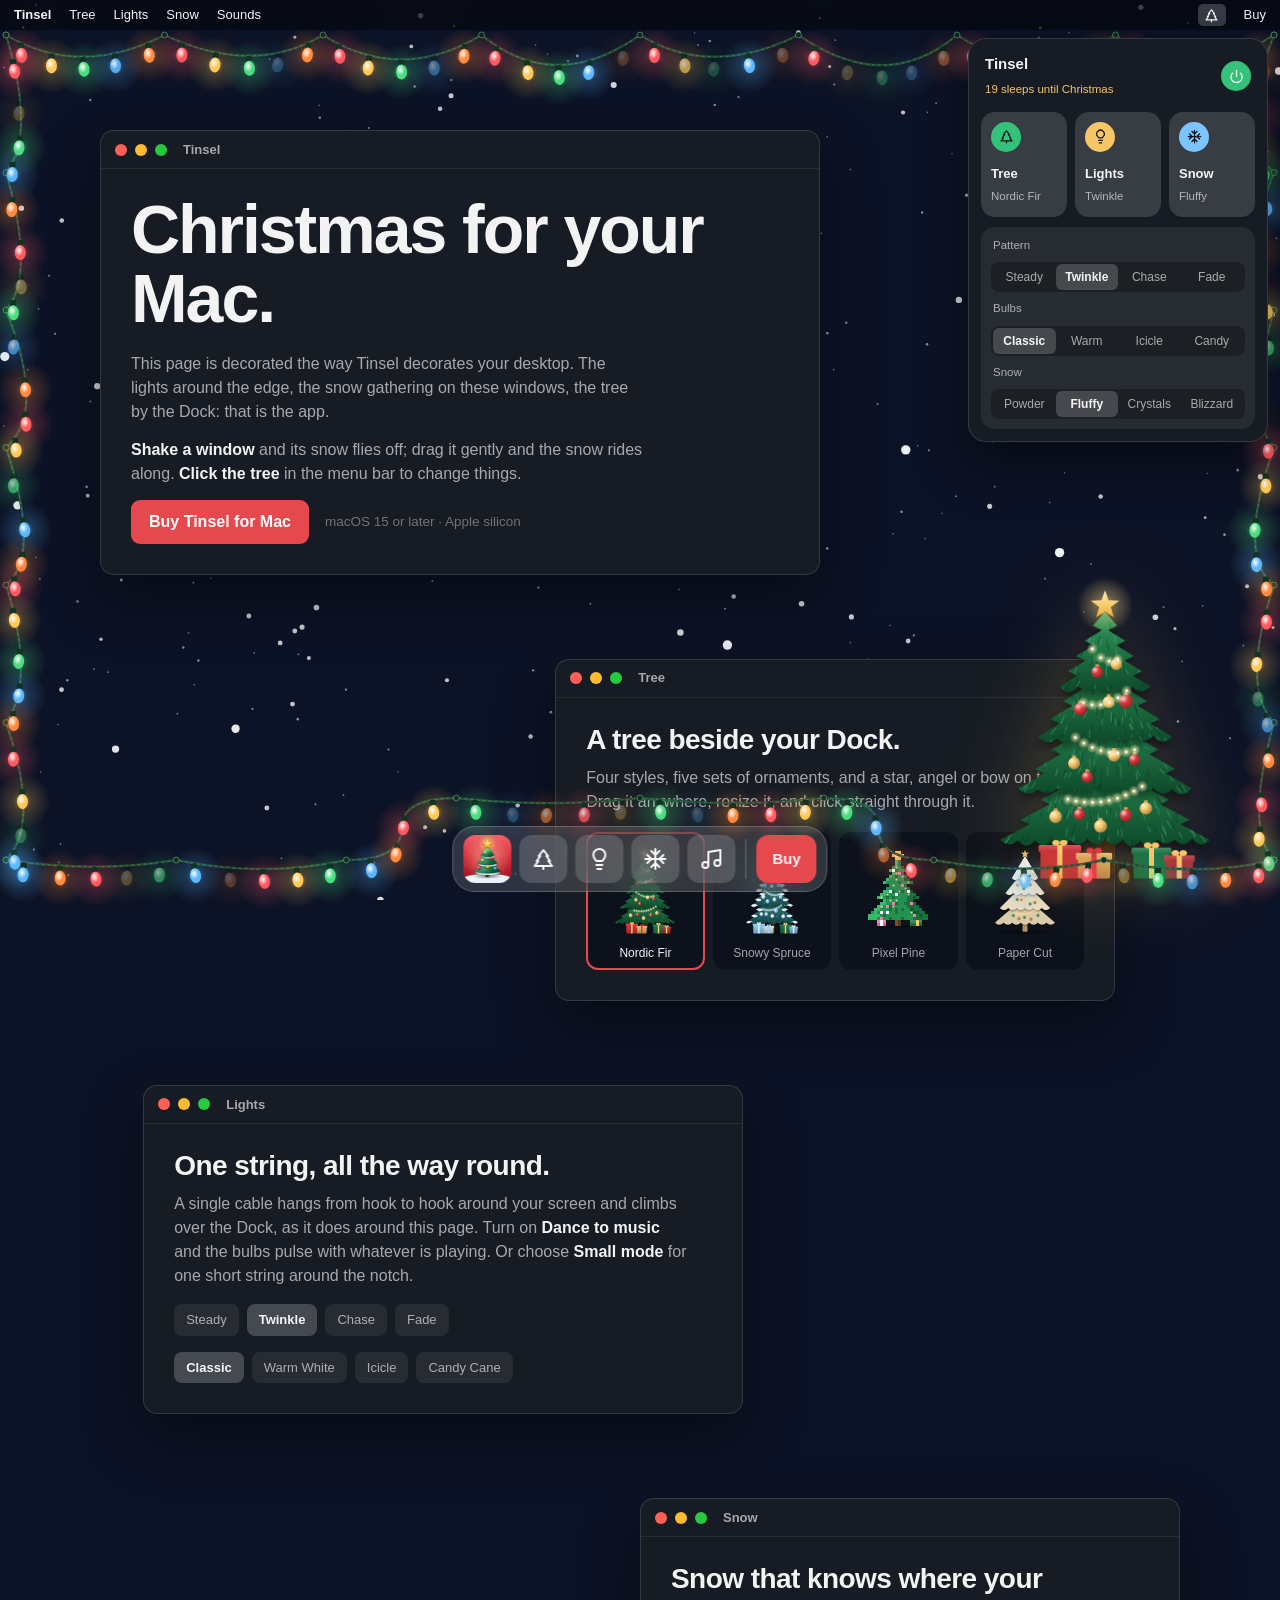
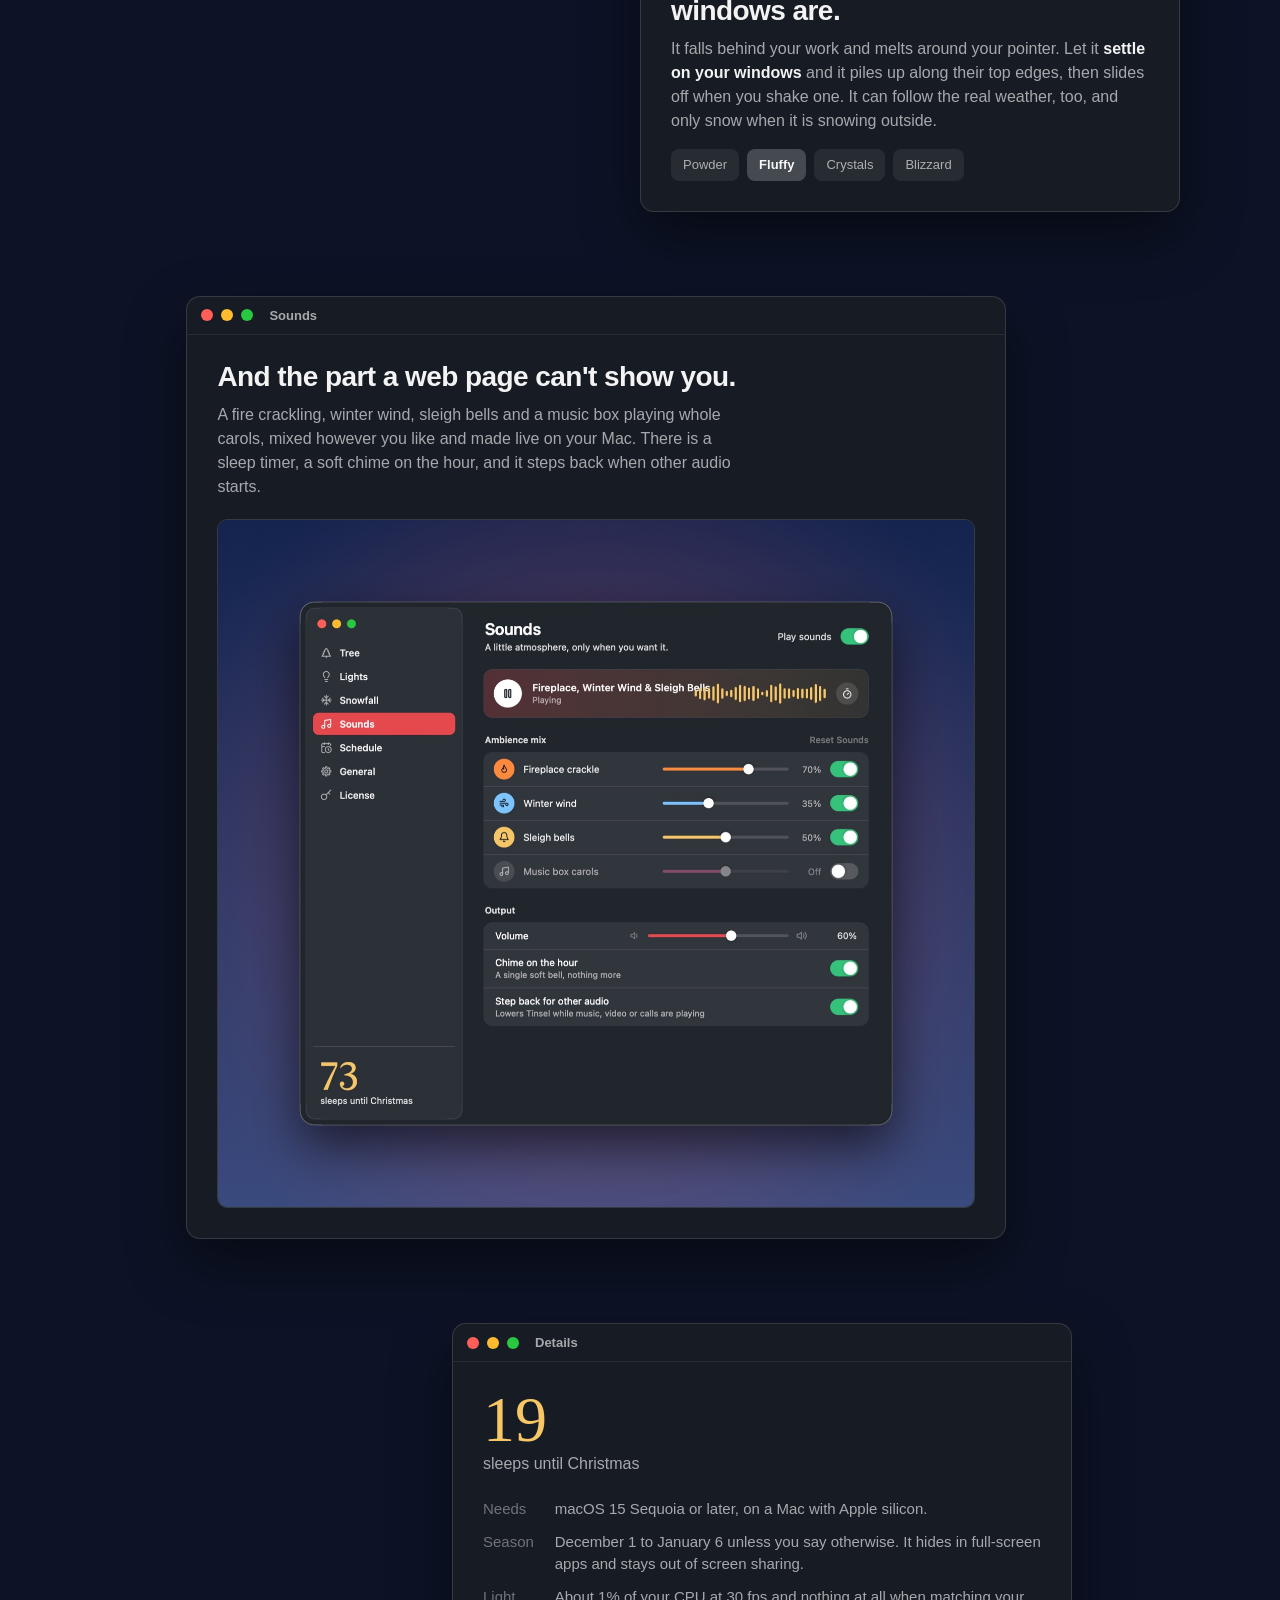
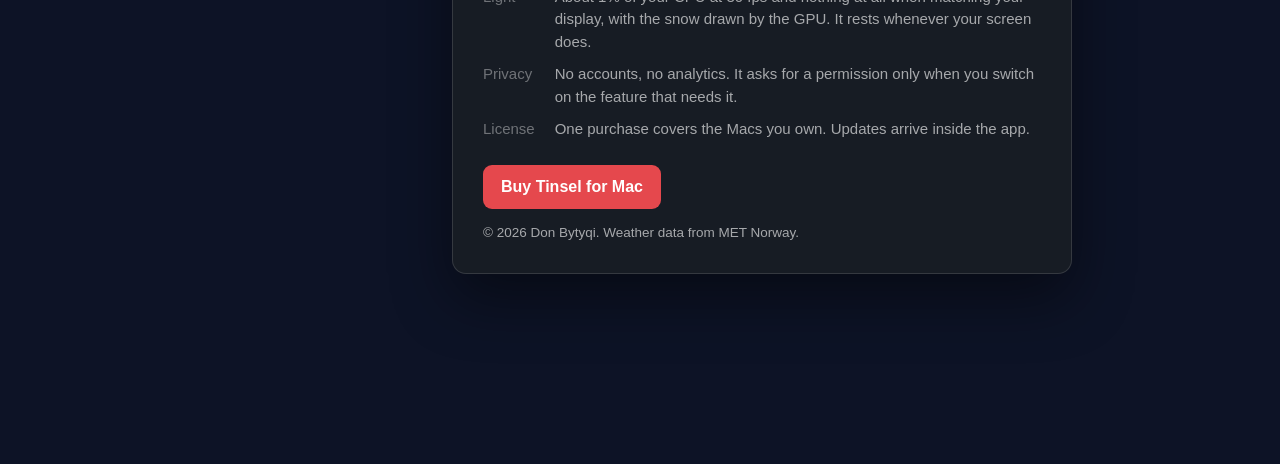
==== commit f1908893: "Tinsel runs on macOS 15 Sequoia and later" ====
--- a/index.html
+++ b/index.html
@@ -179,7 +179,7 @@
       <h1>Christmas for your Mac.</h1>
       <p>This page is decorated the way Tinsel decorates your desktop. The lights around the edge, the snow gathering on these windows, the tree by the Dock: that is the app.</p>
       <p><b>Shake a window</b> and its snow flies off; drag it gently and the snow rides along. <b>Click the tree</b> in the menu bar to change things.</p>
-      <div class="row"><a class="buy" href="https://donbytyci.gumroad.com/l/tinselformac">Buy Tinsel for Mac</a><span class="note" style="margin:0">macOS 27 · Apple silicon</span></div>
+      <div class="row"><a class="buy" href="https://donbytyci.gumroad.com/l/tinselformac">Buy Tinsel for Mac</a><span class="note" style="margin:0">macOS 15 or later · Apple silicon</span></div>
     </div>
   </article>
 
@@ -231,7 +231,7 @@
       <div class="sleeps" id="sleeps">–</div>
       <p id="sleeps-caption" style="margin-bottom:22px">sleeps until Christmas</p>
       <dl>
-        <dt>Needs</dt><dd>macOS 27 or later, on a Mac with Apple silicon.</dd>
+        <dt>Needs</dt><dd>macOS 15 Sequoia or later, on a Mac with Apple silicon.</dd>
         <dt>Season</dt><dd>December 1 to January 6 unless you say otherwise. It hides in full-screen apps and stays out of screen sharing.</dd>
         <dt>Light</dt><dd>About 1% of your CPU at 30 fps and nothing at all when matching your display, with the snow drawn by the GPU. It rests whenever your screen does.</dd>
         <dt>Privacy</dt><dd>No accounts, no analytics. It asks for a permission only when you switch on the feature that needs it.</dd>
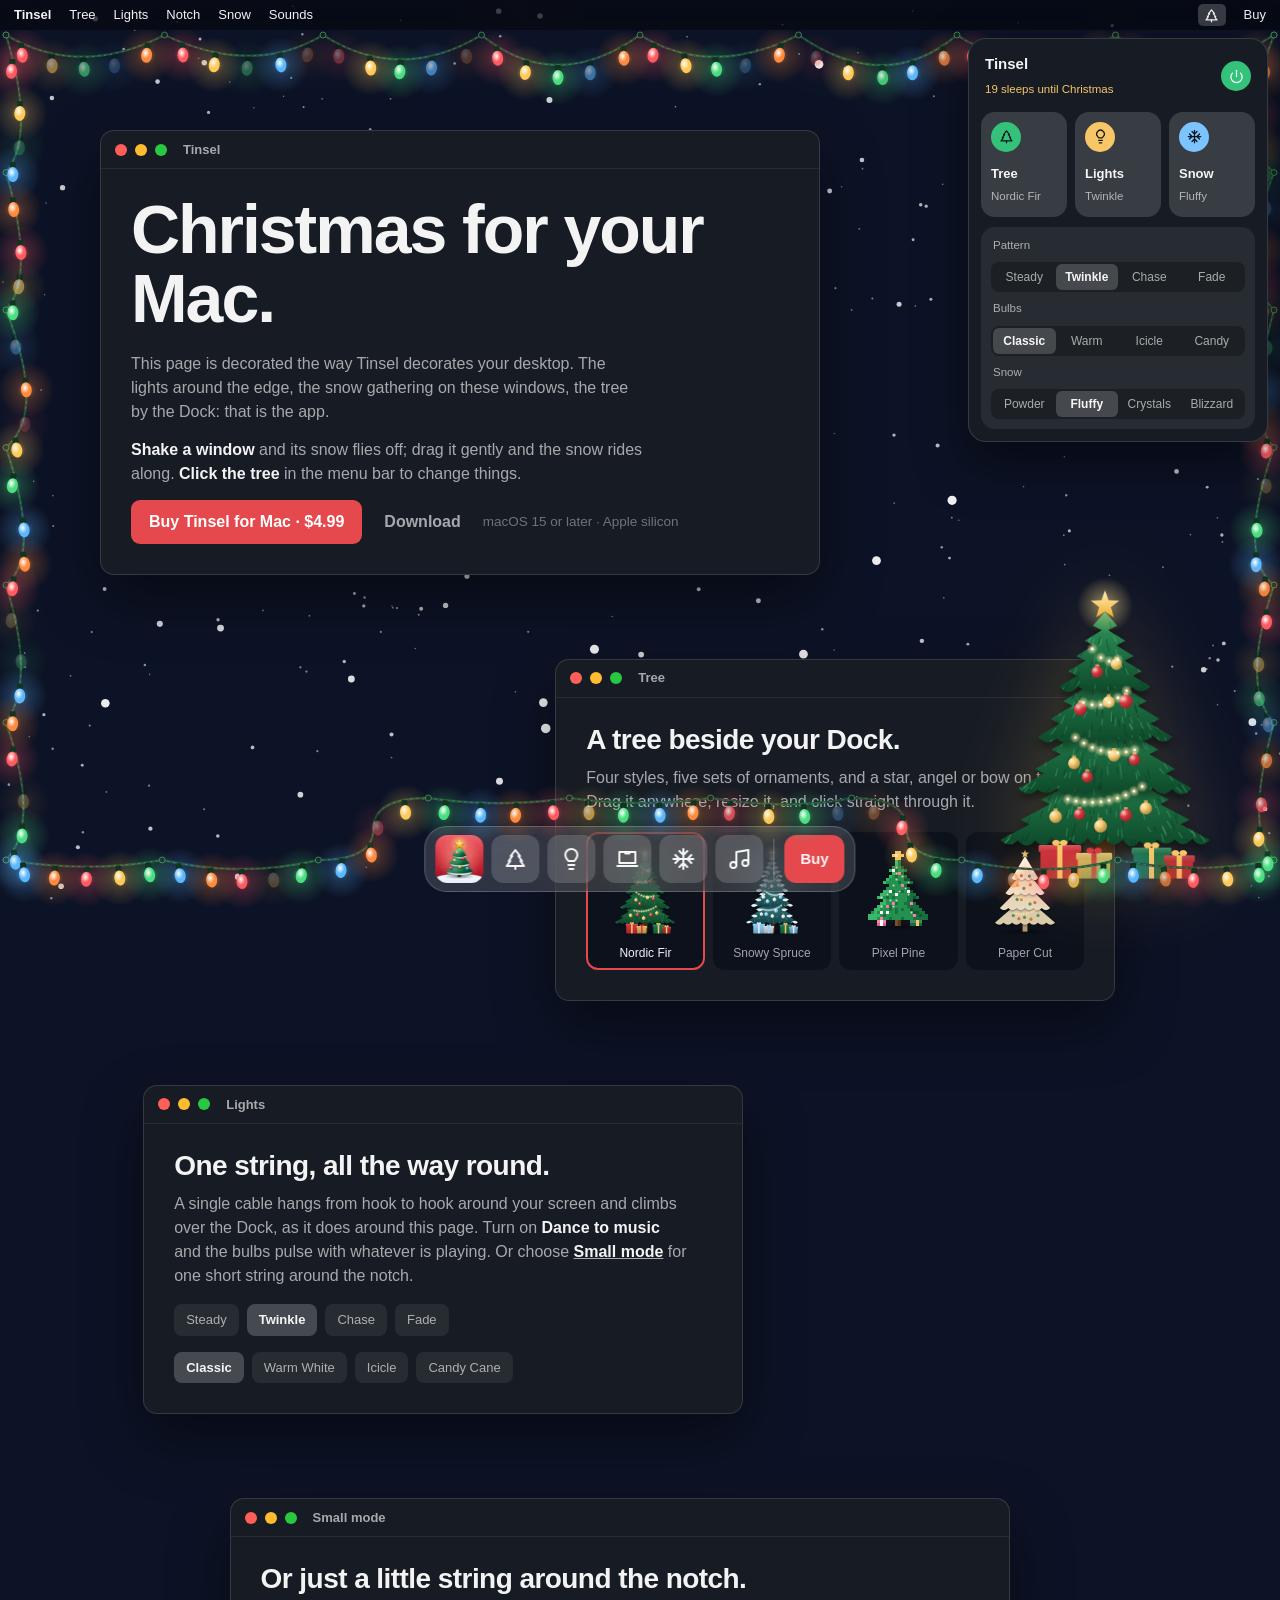
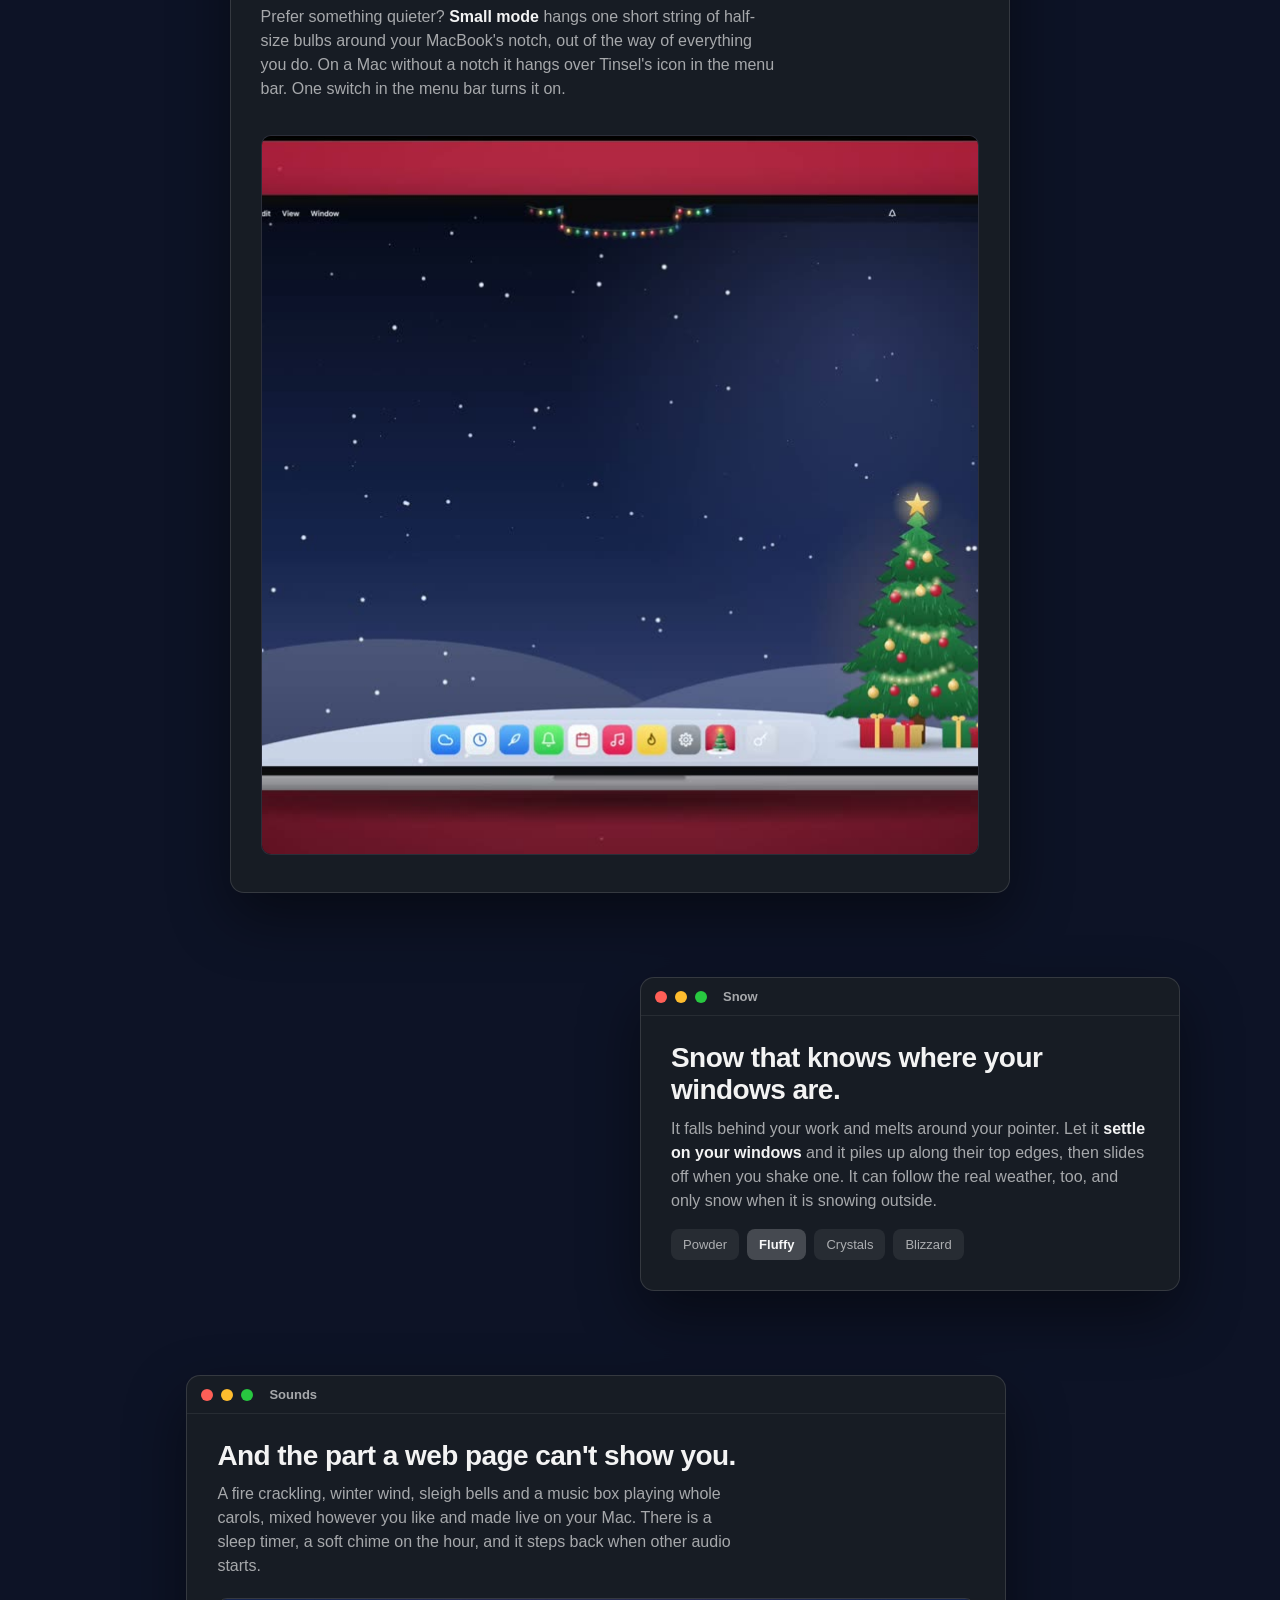
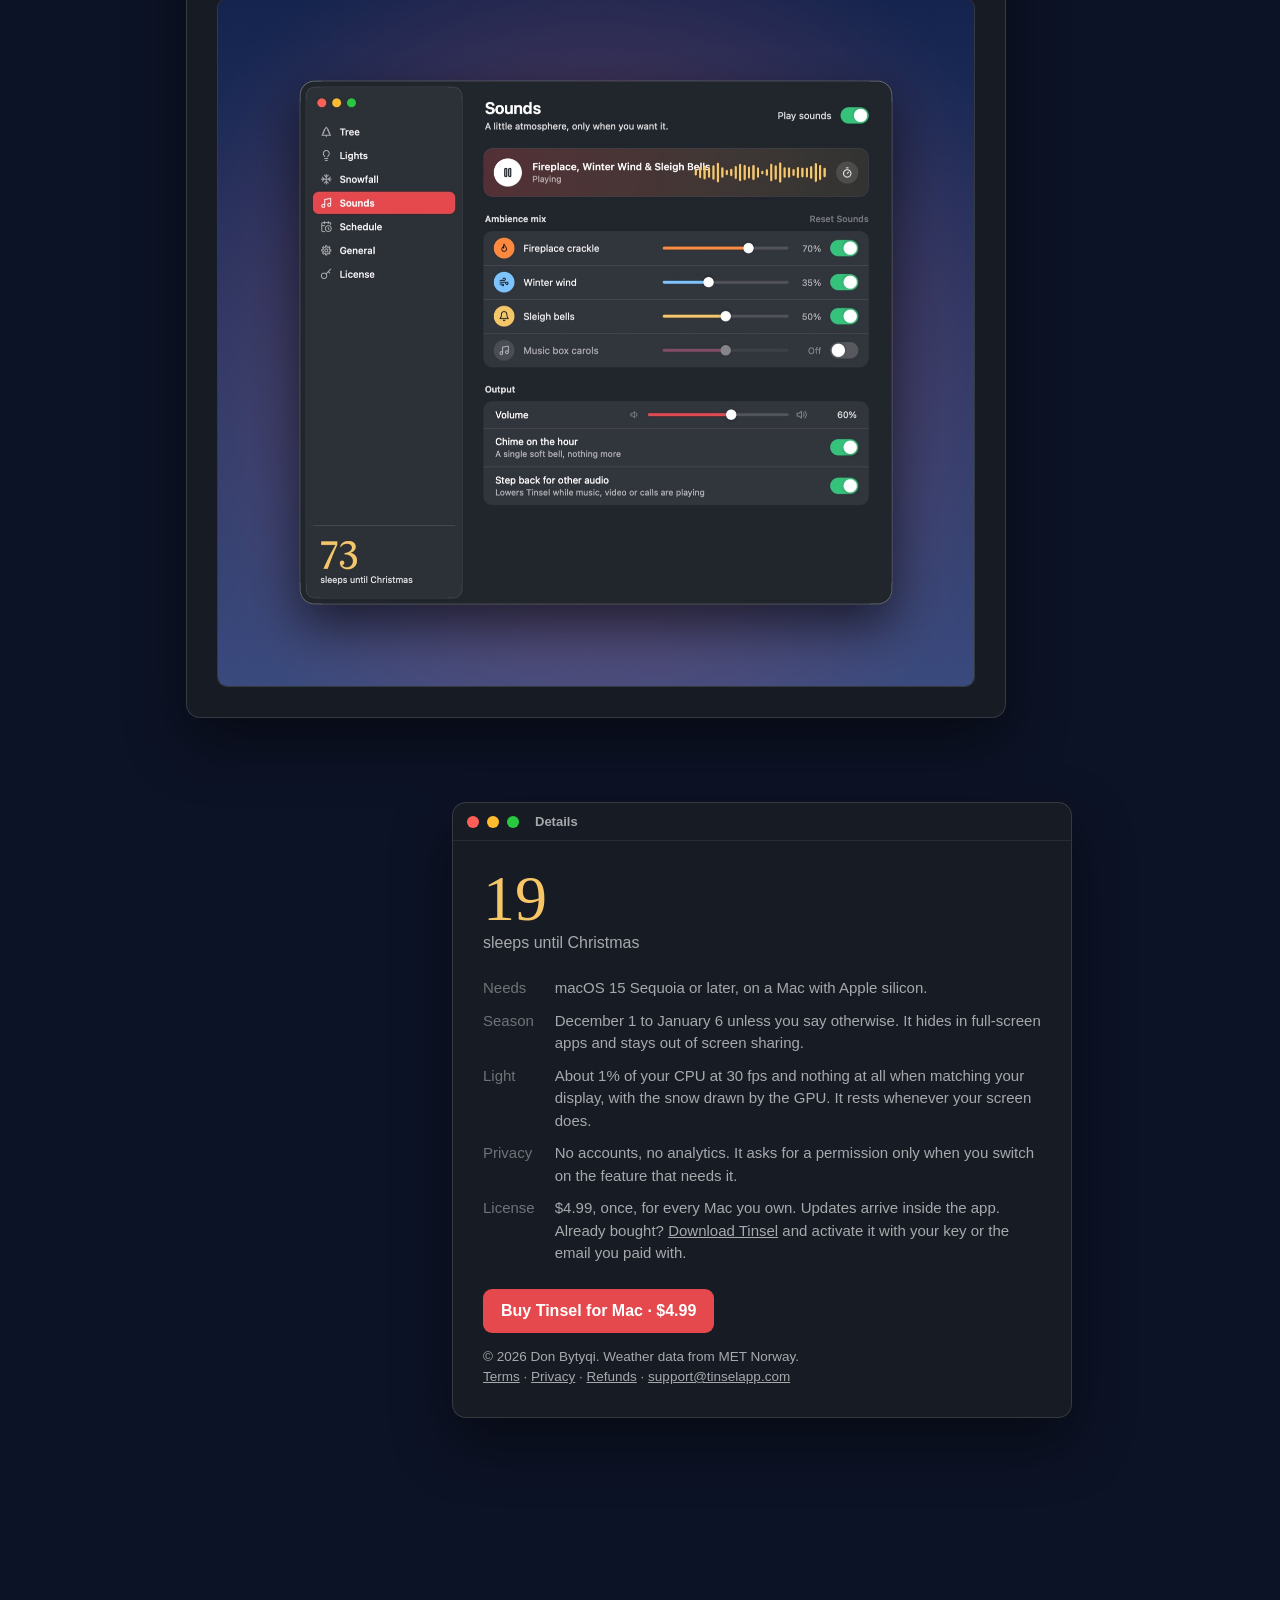
==== commit d762ce88: "Sell Tinsel through Paddle, and show off small mode Buy buttons open Paddle's checkout; the thank-yo" ====
--- a/index.html
+++ b/index.html
@@ -7,7 +7,8 @@
 <meta name="description" content="Christmas for your Mac: a tree by the Dock, lights around the screen, and snow that settles on your windows. This page is decorated the way Tinsel decorates your desktop.">
 <meta property="og:title" content="Tinsel for Mac">
 <meta property="og:description" content="A tree by the Dock, lights around the screen, and snow that settles on your windows.">
-<meta property="og:image" content="assets/social.jpg">
+<meta property="og:image" content="https://tinselapp.com/assets/social.jpg">
+<link rel="canonical" href="https://tinselapp.com/">
 <meta name="theme-color" content="#0d1326">
 <link rel="icon" href="assets/icon.png">
 <link rel="apple-touch-icon" href="assets/apple-touch-icon.png">
@@ -94,9 +95,14 @@
   .w4 { width: min(540px, 100%); margin-left: auto; }
   .w5 { width: min(820px, 100%); margin-left: 8%; }
   .w6 { width: min(620px, 100%); margin-left: auto; margin-right: 10%; }
+  .w7 { width: min(780px, 100%); margin-left: 12%; }
+  .clip { width: 100%; aspect-ratio: 16 / 9; object-fit: cover; background: #0b0f1c; }
 
   .buy { display: inline-block; background: var(--red); color: #fff; font-weight: 600; text-decoration: none; padding: 10px 18px; border-radius: 9px; }
   .buy:hover { background: #ef5b60; }
+  .quiet { color: var(--soft); font-weight: 600; text-decoration: none; padding: 10px 6px; }
+  .quiet:hover { color: var(--text); }
+  .note a { color: var(--soft); }
   .note { font-size: 13.5px; color: var(--faint); margin-top: 14px; }
   .row { display: flex; align-items: center; gap: 16px; flex-wrap: wrap; }
   .choices { display: flex; gap: 8px; flex-wrap: wrap; margin-top: 16px; }
@@ -127,7 +133,7 @@
   @media (max-width: 720px) {
     .menubar a.jump { display: none; }
     main { padding-top: 110px; gap: 56px; }
-    .win, .w2, .w3, .w4, .w5, .w6 { width: 100%; margin-left: 0; margin-right: 0; }
+    .win, .w2, .w3, .w4, .w5, .w6, .w7 { width: 100%; margin-left: 0; margin-right: 0; }
     .win .body { padding: 20px; }
     .dock a:not(.app):not(.get), .dock hr { display: none; }
     #tree { height: 150px; right: 4px; }
@@ -143,13 +149,14 @@
   <strong>Tinsel</strong>
   <a class="jump" href="#tree-window">Tree</a>
   <a class="jump" href="#lights-window">Lights</a>
+  <a class="jump" href="#notch-window">Notch</a>
   <a class="jump" href="#snow-window">Snow</a>
   <a class="jump" href="#sounds-window">Sounds</a>
   <span class="spring"></span>
   <button class="status" id="status" aria-label="Tinsel controls" aria-expanded="true" aria-controls="popover">
     <svg viewBox="0 0 24 24"><path d="M12 3l4.7 6H15l3.7 5H17l3.7 5H3.3L7 14H5.3L9 9H7.3z"/><path d="M12 19v3"/></svg>
   </button>
-  <a href="https://donbytyci.gumroad.com/l/tinselformac">Buy</a>
+  <a href="#buy">Buy</a>
 </div>
 
 <div class="popover" id="popover">
@@ -179,7 +186,7 @@
       <h1>Christmas for your Mac.</h1>
       <p>This page is decorated the way Tinsel decorates your desktop. The lights around the edge, the snow gathering on these windows, the tree by the Dock: that is the app.</p>
       <p><b>Shake a window</b> and its snow flies off; drag it gently and the snow rides along. <b>Click the tree</b> in the menu bar to change things.</p>
-      <div class="row"><a class="buy" href="https://donbytyci.gumroad.com/l/tinselformac">Buy Tinsel for Mac</a><span class="note" style="margin:0">macOS 15 or later · Apple silicon</span></div>
+      <div class="row"><a class="buy" href="#buy">Buy Tinsel for Mac · $4.99</a><a class="quiet" href="/download">Download</a><span class="note" style="margin:0">macOS 15 or later · Apple silicon</span></div>
     </div>
   </article>
 
@@ -201,9 +208,18 @@
     <div class="bar"><i></i><i></i><i></i><span>Lights</span></div>
     <div class="body">
       <h2>One string, all the way round.</h2>
-      <p>A single cable hangs from hook to hook around your screen and climbs over the Dock, as it does around this page. Turn on <b>Dance to music</b> and the bulbs pulse with whatever is playing. Or choose <b>Small mode</b> for one short string around the notch.</p>
+      <p>A single cable hangs from hook to hook around your screen and climbs over the Dock, as it does around this page. Turn on <b>Dance to music</b> and the bulbs pulse with whatever is playing. Or choose <a href="#notch-window"><b>Small mode</b></a> for one short string around the notch.</p>
       <div class="choices" data-set="pattern"><button>Steady</button><button>Twinkle</button><button>Chase</button><button>Fade</button></div>
       <div class="choices" data-set="bulbs"><button>Classic</button><button>Warm White</button><button>Icicle</button><button>Candy Cane</button></div>
+    </div>
+  </article>
+
+  <article class="win w7" id="notch-window">
+    <div class="bar"><i></i><i></i><i></i><span>Small mode</span></div>
+    <div class="body">
+      <h2>Or just a little string around the notch.</h2>
+      <p>Prefer something quieter? <b>Small mode</b> hangs one short string of half-size bulbs around your MacBook's notch, out of the way of everything you do. On a Mac without a notch it hangs over Tinsel's icon in the menu bar. One switch in the menu bar turns it on.</p>
+      <video class="shot clip" src="assets/notch-mode.mp4" poster="assets/notch-mode.jpg" width="1280" height="720" autoplay muted loop playsinline preload="metadata" aria-label="A MacBook with Tinsel in small mode: the view zooms in to a short string of twinkling lights hanging around the notch while snow falls"></video>
     </div>
   </article>
 
@@ -235,10 +251,10 @@
         <dt>Season</dt><dd>December 1 to January 6 unless you say otherwise. It hides in full-screen apps and stays out of screen sharing.</dd>
         <dt>Light</dt><dd>About 1% of your CPU at 30 fps and nothing at all when matching your display, with the snow drawn by the GPU. It rests whenever your screen does.</dd>
         <dt>Privacy</dt><dd>No accounts, no analytics. It asks for a permission only when you switch on the feature that needs it.</dd>
-        <dt>License</dt><dd>One purchase covers the Macs you own. Updates arrive inside the app.</dd>
+        <dt>License</dt><dd>$4.99, once, for every Mac you own. Updates arrive inside the app. Already bought? <a href="/download">Download Tinsel</a> and activate it with your key or the email you paid with.</dd>
       </dl>
-      <p style="margin-top:24px"><a class="buy" href="https://donbytyci.gumroad.com/l/tinselformac">Buy Tinsel for Mac</a></p>
-      <p class="note">© <span id="year"></span> Don Bytyqi. Weather data from MET Norway.</p>
+      <p style="margin-top:24px"><a class="buy" href="#buy">Buy Tinsel for Mac · $4.99</a></p>
+      <p class="note">© <span id="year"></span> Don Bytyqi. Weather data from MET Norway.<br><a href="/terms">Terms</a> · <a href="/privacy">Privacy</a> · <a href="/refund">Refunds</a> · <a href="mailto:support@tinselapp.com">support@tinselapp.com</a></p>
     </div>
   </article>
 </main>
@@ -249,10 +265,11 @@
   <a class="app" href="#top" aria-label="Tinsel"><img src="assets/icon.png" alt=""></a>
   <a href="#tree-window" aria-label="Tree"><svg viewBox="0 0 24 24"><path d="M12 3l4.7 6H15l3.7 5H17l3.7 5H3.3L7 14H5.3L9 9H7.3z"/><path d="M12 19v3"/></svg></a>
   <a href="#lights-window" aria-label="Lights"><svg viewBox="0 0 24 24"><path d="M9 14l-1.6-2.2A6 6 0 1 1 16.6 11.8L15 14z"/><path d="M9 18h6M10 22h4"/></svg></a>
+  <a href="#notch-window" aria-label="Small mode"><svg viewBox="0 0 24 24"><path d="M4 5h16v11H4z"/><path d="M10 5v1.5h4V5"/><path d="M2 19h20"/></svg></a>
   <a href="#snow-window" aria-label="Snow"><svg viewBox="0 0 24 24"><path d="M2 12h20M12 2v20M20 16l-4-4 4-4M4 8l4 4-4 4M16 4l-4 4-4-4M8 20l4-4 4 4"/></svg></a>
   <a href="#sounds-window" aria-label="Sounds"><svg viewBox="0 0 24 24"><path d="M9 18V5l12-2v13"/><circle cx="6" cy="18" r="3"/><circle cx="18" cy="16" r="3"/></svg></a>
   <hr>
-  <a class="get" href="https://donbytyci.gumroad.com/l/tinselformac">Buy</a>
+  <a class="get" href="#buy">Buy</a>
 </nav>
 <img id="tree" src="assets/tree-nordic-fir.png" alt="A Christmas tree standing beside the Dock. Click to change its style.">
 <svg id="lights" aria-hidden="true"></svg>
@@ -261,6 +278,7 @@
 (() => {
   const still = matchMedia("(prefers-reduced-motion: reduce)").matches;
   const $ = (s, root = document) => root.querySelector(s), $$ = (s, root = document) => [...root.querySelectorAll(s)];
+  if (still) $$("video[autoplay]").forEach(v => { v.removeAttribute("autoplay"); v.pause(); v.controls = true; });
   const state = { tree: true, lights: true, snow: true, treeStyle: 0, pattern: 1, bulbs: 0, snowType: 1 };
   const names = {
     treeStyle: ["Nordic Fir", "Snowy Spruce", "Pixel Pine", "Paper Cut"], pattern: ["Steady", "Twinkle", "Chase", "Fade"], snowType: ["Powder", "Fluffy", "Crystals", "Blizzard"],
@@ -496,5 +514,7 @@
   requestAnimationFrame(frame);
 })();
 </script>
+<script src="https://cdn.paddle.com/paddle/v2/paddle.js"></script>
+<script src="assets/buy.js"></script>
 </body>
 </html>
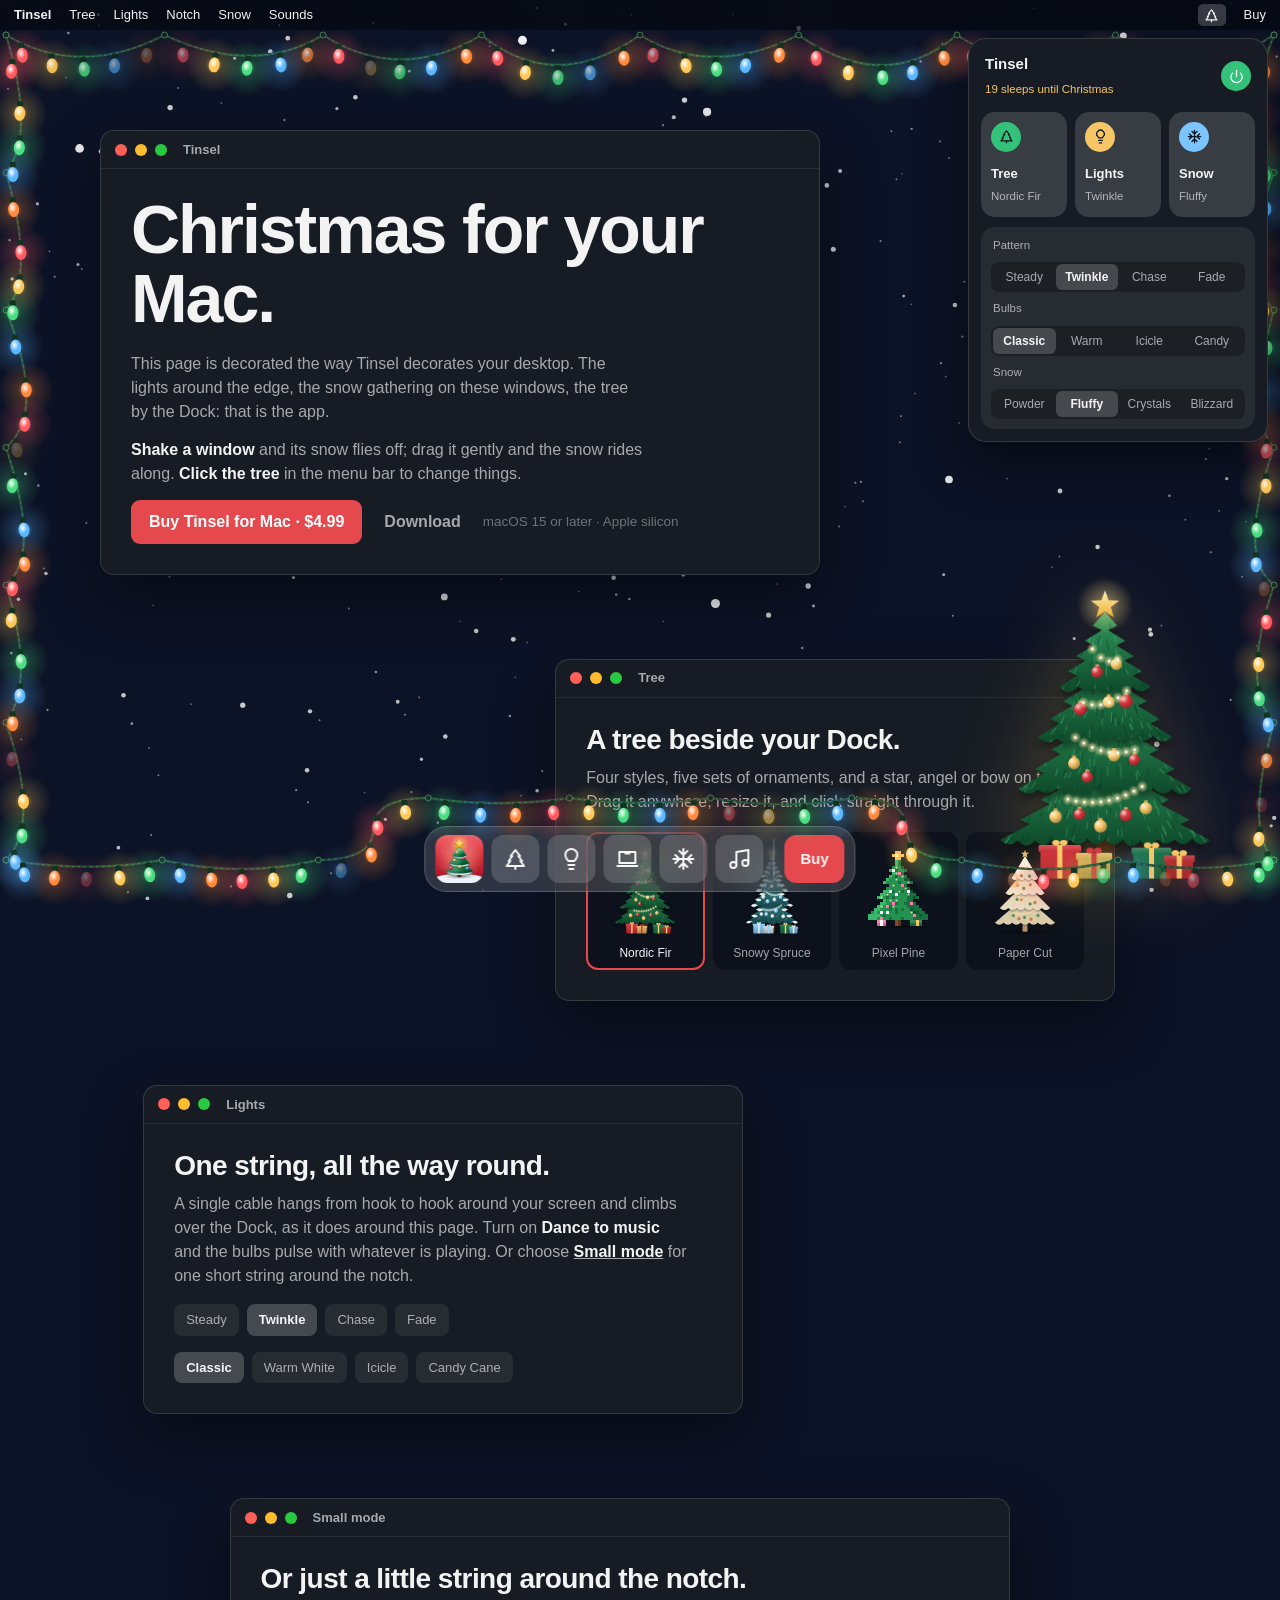
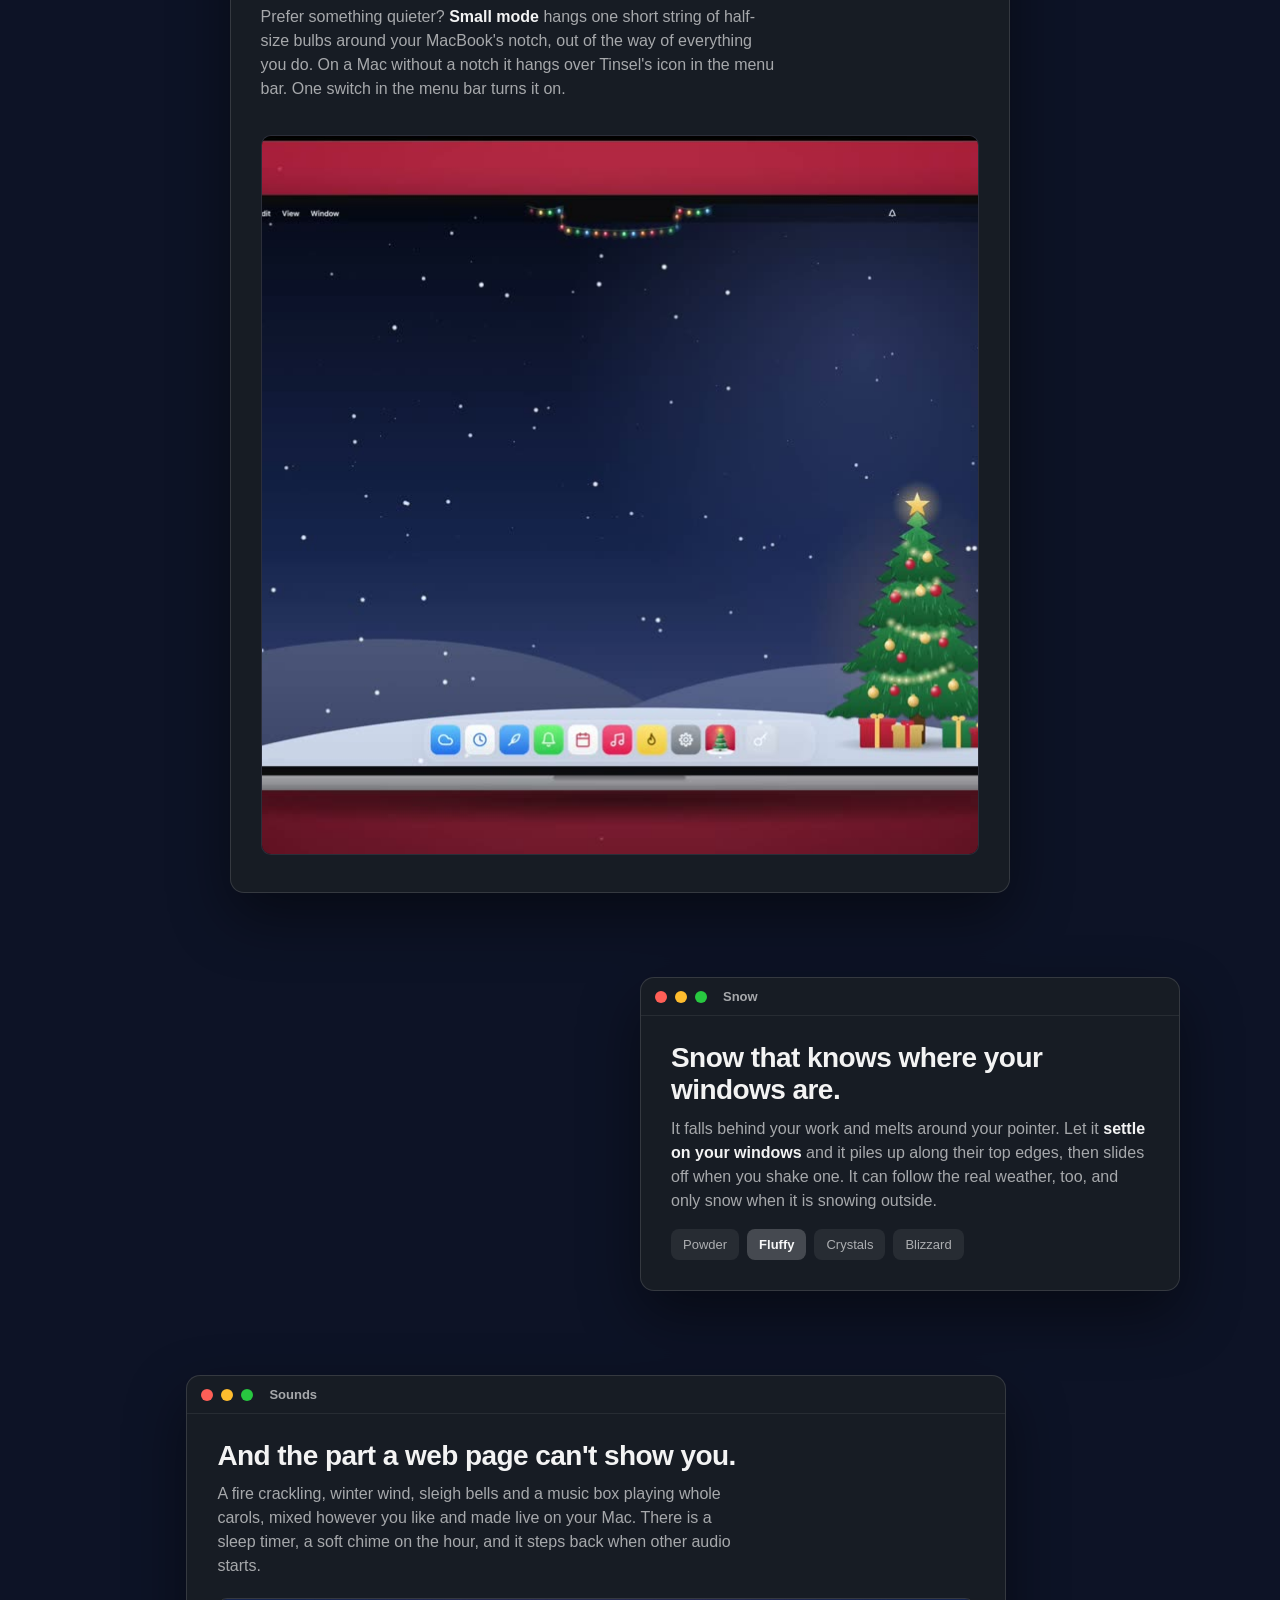
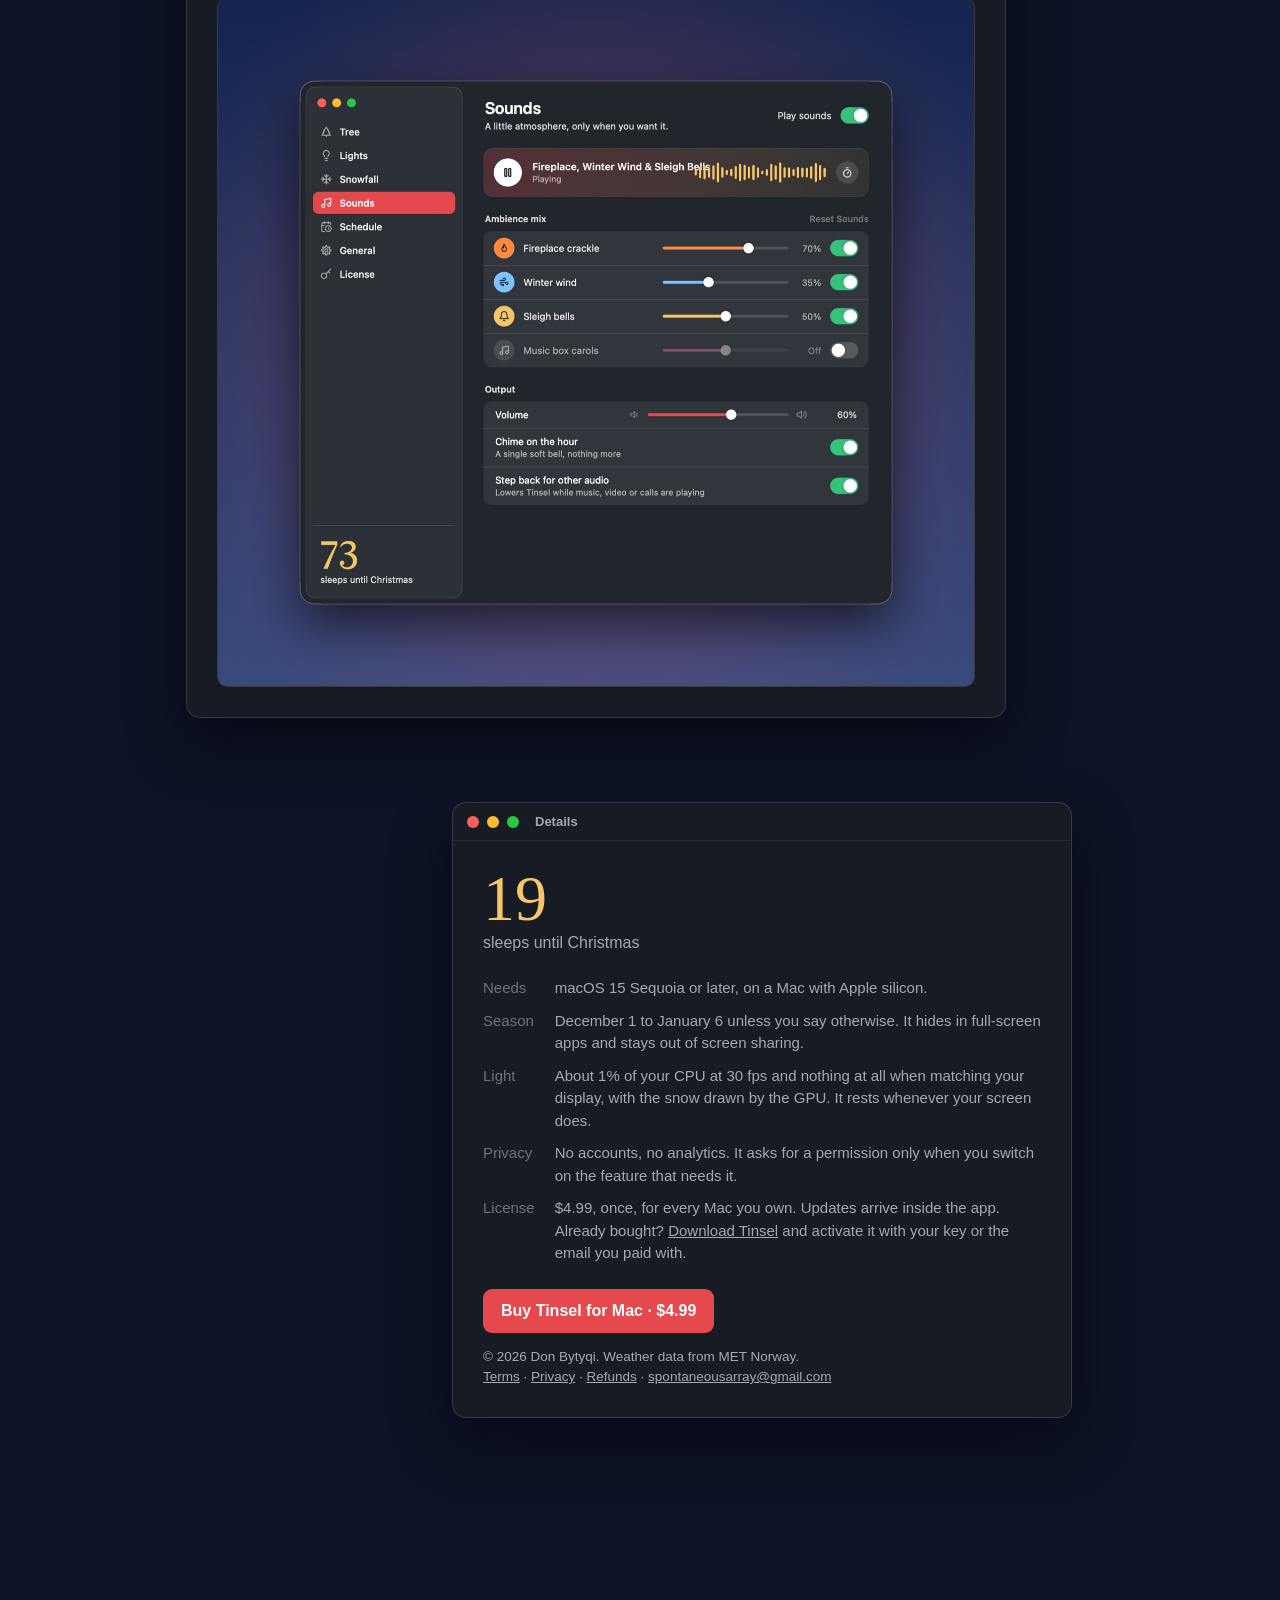
==== commit a50e2915: "Support email is spontaneousarray@gmail.com Co-Authored-By: Claude Opus 5.5 <noreply@anthropic.com>" ====
--- a/index.html
+++ b/index.html
@@ -254,7 +254,7 @@
         <dt>License</dt><dd>$4.99, once, for every Mac you own. Updates arrive inside the app. Already bought? <a href="/download">Download Tinsel</a> and activate it with your key or the email you paid with.</dd>
       </dl>
       <p style="margin-top:24px"><a class="buy" href="#buy">Buy Tinsel for Mac · $4.99</a></p>
-      <p class="note">© <span id="year"></span> Don Bytyqi. Weather data from MET Norway.<br><a href="/terms">Terms</a> · <a href="/privacy">Privacy</a> · <a href="/refund">Refunds</a> · <a href="mailto:support@tinselapp.com">support@tinselapp.com</a></p>
+      <p class="note">© <span id="year"></span> Don Bytyqi. Weather data from MET Norway.<br><a href="/terms">Terms</a> · <a href="/privacy">Privacy</a> · <a href="/refund">Refunds</a> · <a href="mailto:spontaneousarray@gmail.com">spontaneousarray@gmail.com</a></p>
     </div>
   </article>
 </main>
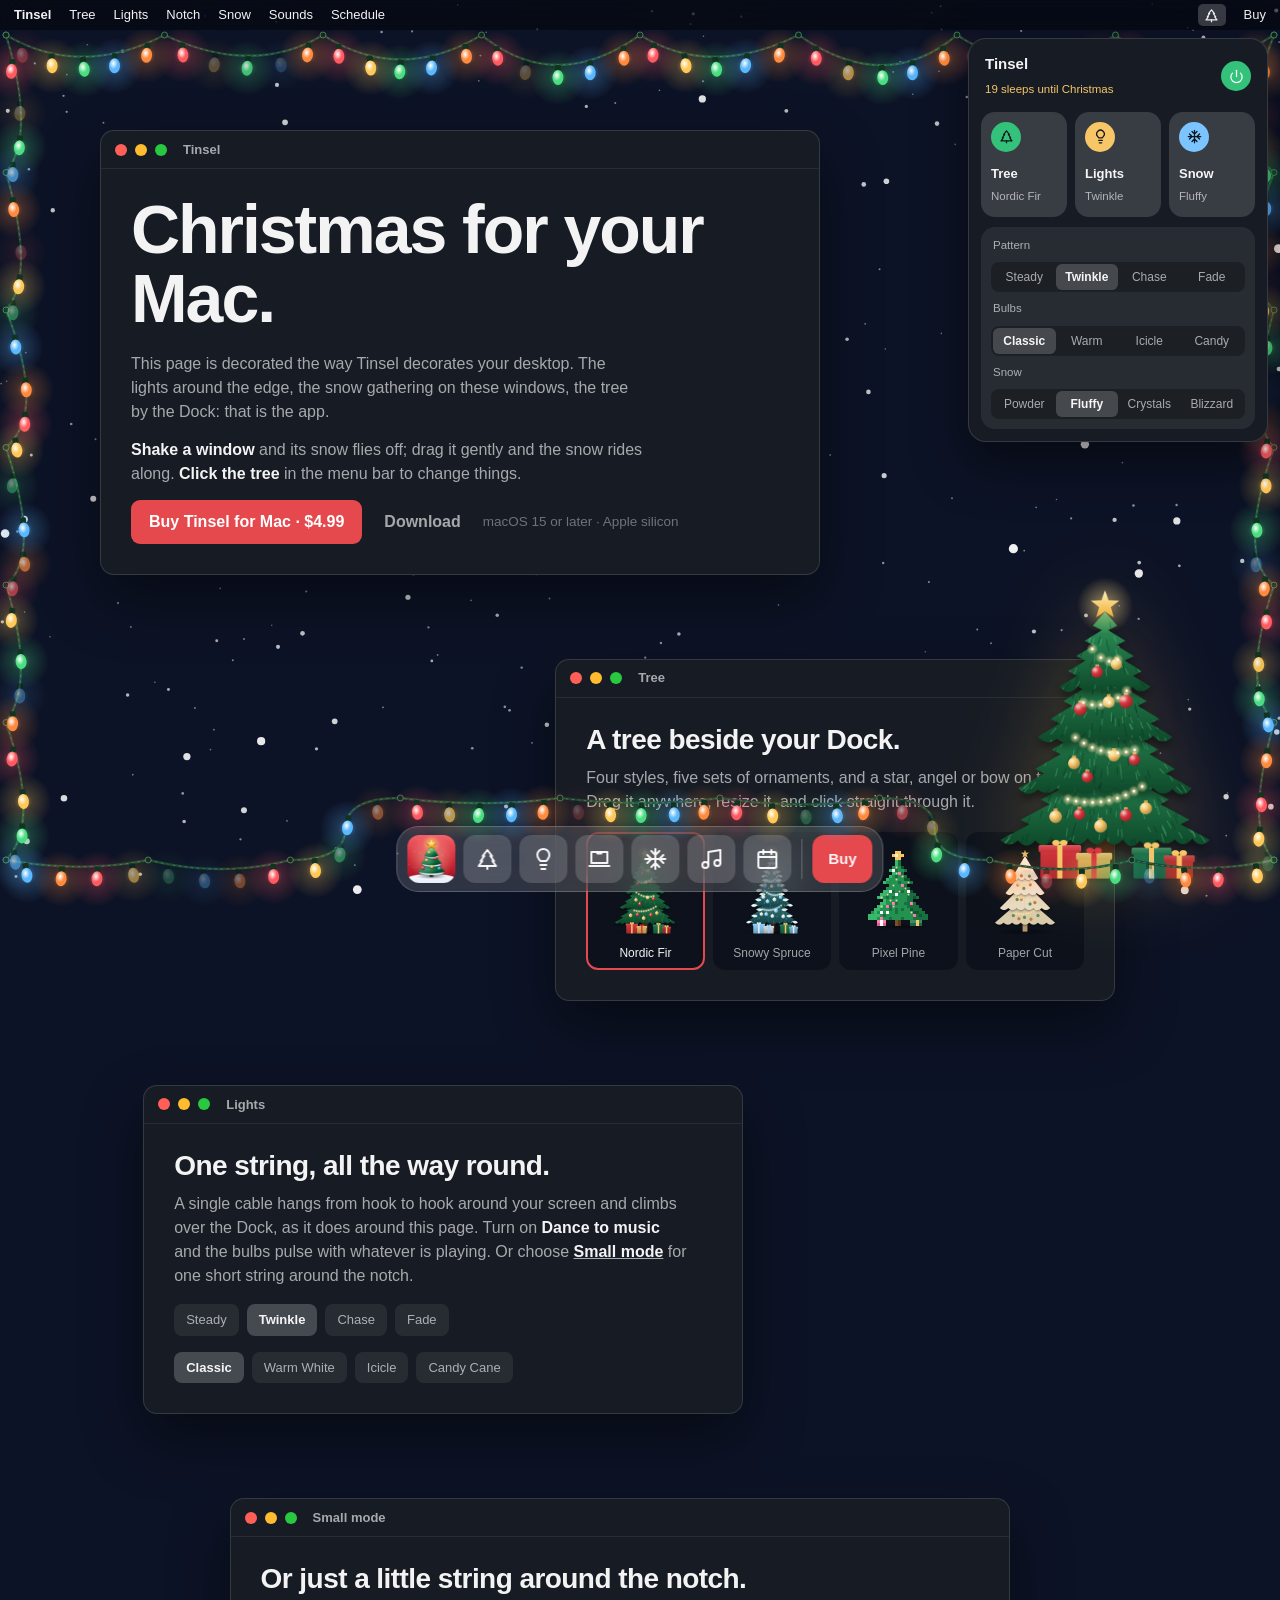
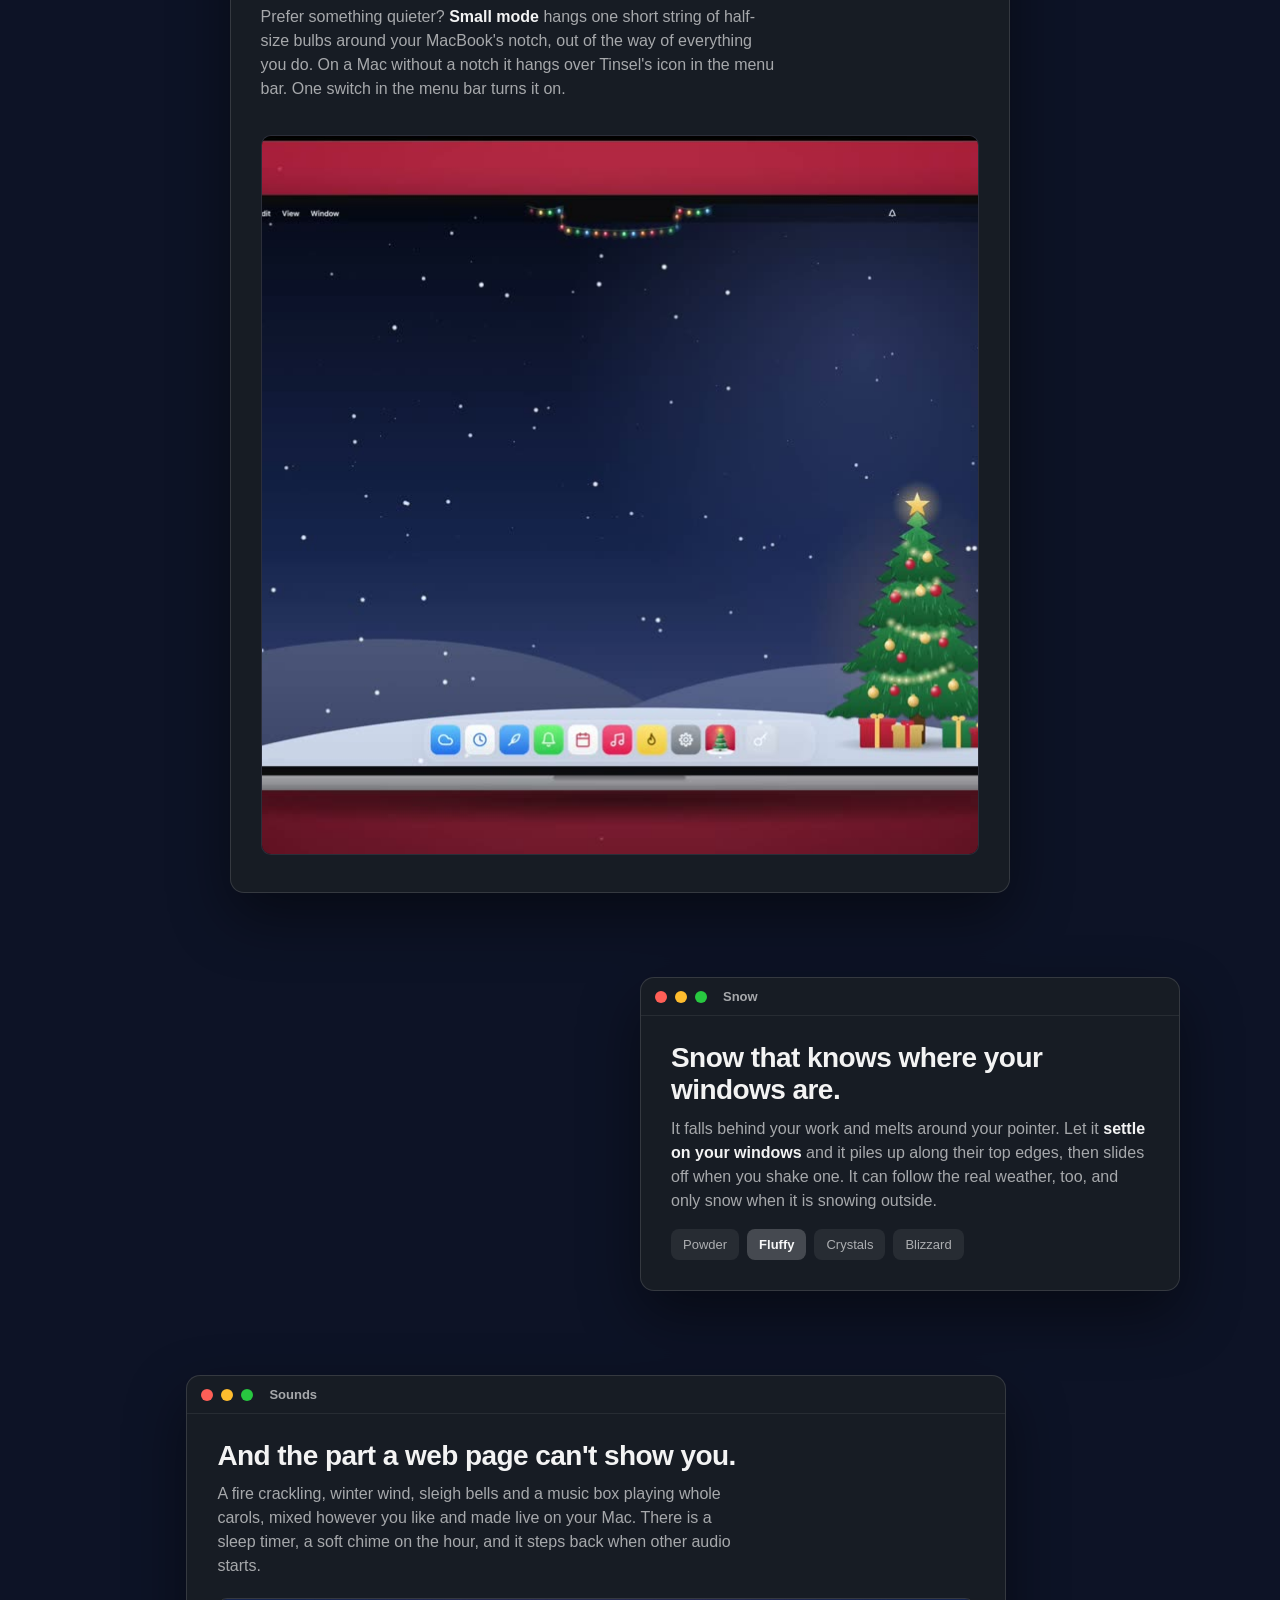
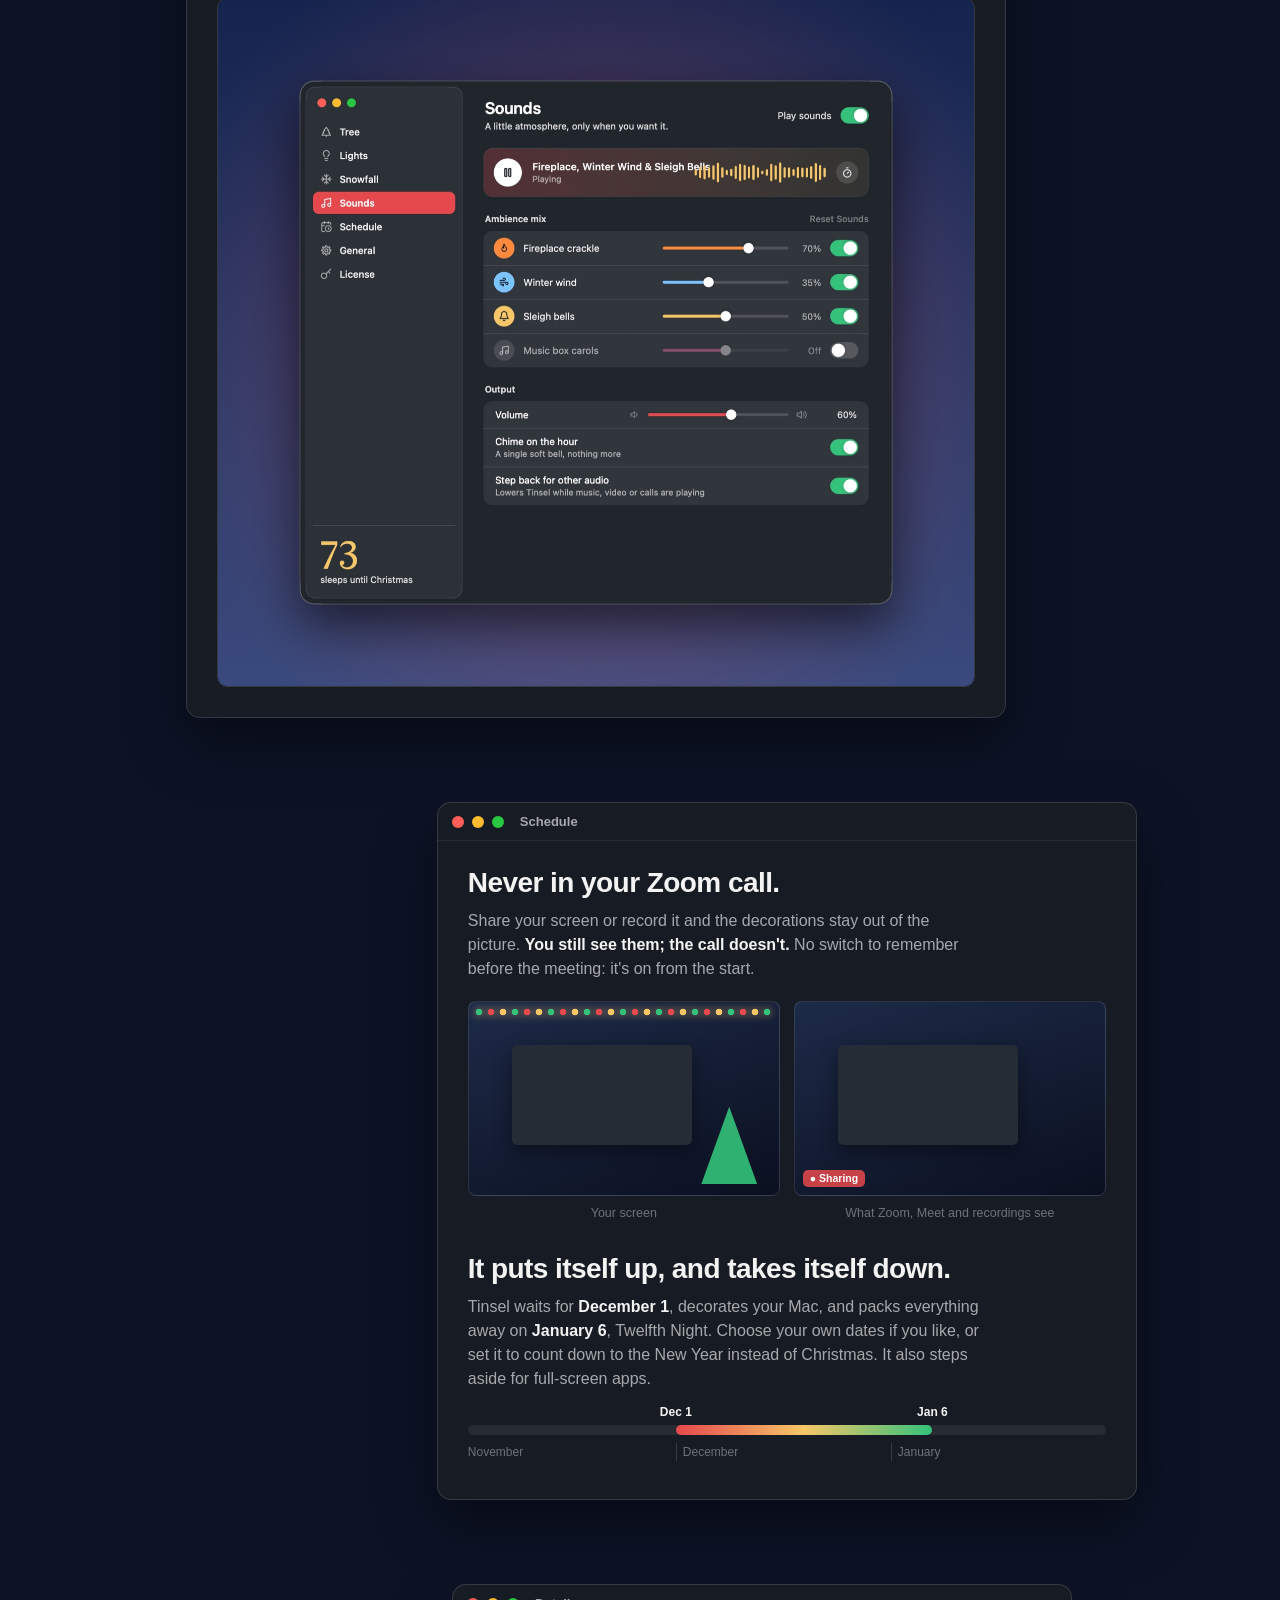
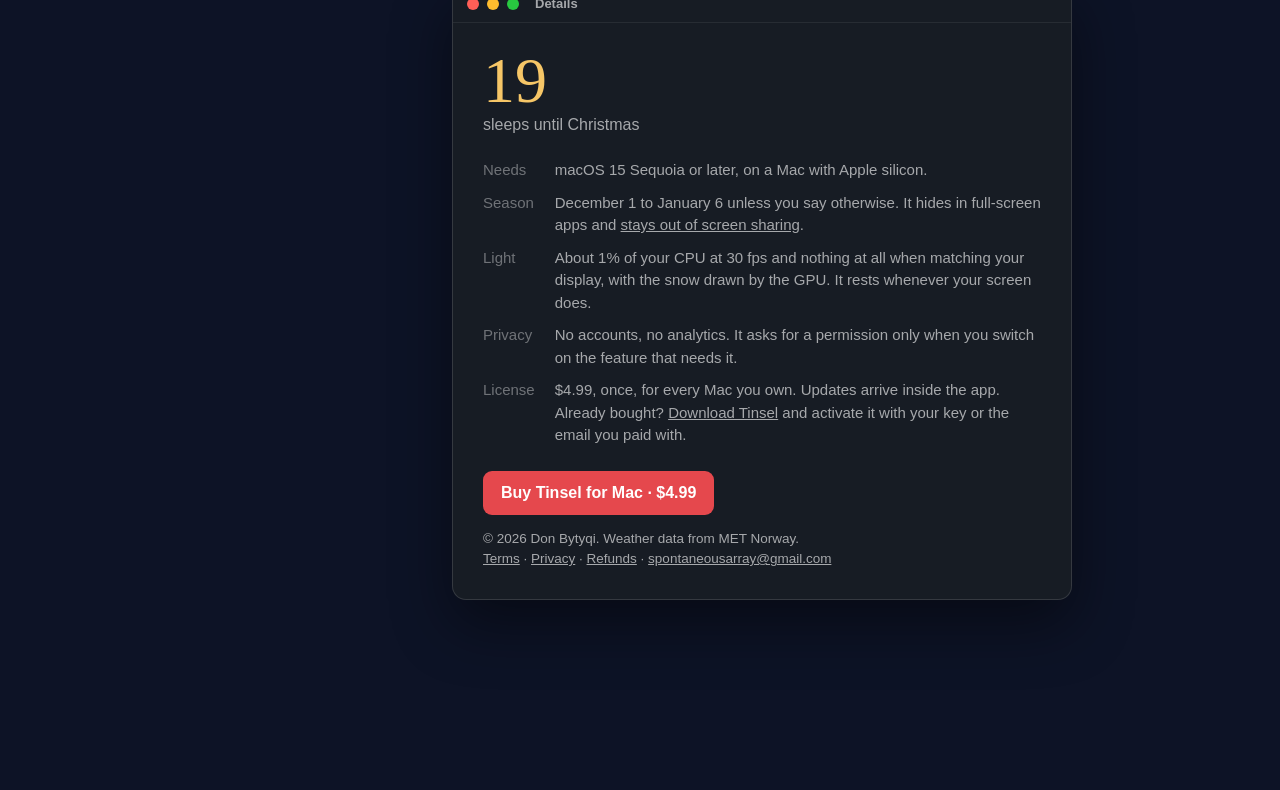
==== commit 5359c26e: "Website: highlight hiding from screen sharing and the automatic season Co-Authored-By: Claude Opus 5" ====
--- a/index.html
+++ b/index.html
@@ -96,6 +96,7 @@
   .w5 { width: min(820px, 100%); margin-left: 8%; }
   .w6 { width: min(620px, 100%); margin-left: auto; margin-right: 10%; }
   .w7 { width: min(780px, 100%); margin-left: 12%; }
+  .w8 { width: min(700px, 100%); margin-left: auto; margin-right: 4%; }
   .clip { width: 100%; aspect-ratio: 16 / 9; object-fit: cover; background: #0b0f1c; }
 
   .buy { display: inline-block; background: var(--red); color: #fff; font-weight: 600; text-decoration: none; padding: 10px 18px; border-radius: 9px; }
@@ -118,6 +119,23 @@
   dd { margin: 0; color: var(--soft); }
   .sleeps { font: 400 64px/1 var(--serif); color: var(--gold); }
 
+  /* Schedule: what a call sees, and when the season runs */
+  .views { display: grid; grid-template-columns: 1fr 1fr; gap: 14px; margin: 20px 0 30px; }
+  .views figure { margin: 0; }
+  .views figcaption { font-size: 12.5px; color: var(--faint); margin-top: 8px; text-align: center; }
+  .screen { position: relative; aspect-ratio: 16 / 10; border-radius: 8px; background: linear-gradient(160deg, #1d2a48, #0b1020); border: 1px solid var(--line); overflow: hidden; }
+  .screen::before { content: ""; position: absolute; left: 14%; top: 22%; width: 58%; height: 52%; border-radius: 5px; background: #262c36; box-shadow: 0 6px 18px rgba(0, 0, 0, 0.4); }
+  .screen .string { position: absolute; left: 4px; right: 4px; top: 4px; height: 12px; filter: drop-shadow(0 0 4px rgba(246, 198, 103, 0.8));
+    background: radial-gradient(circle, var(--red) 0 3px, transparent 3.6px) 0 50% / 36px 12px repeat-x, radial-gradient(circle, var(--gold) 0 3px, transparent 3.6px) 12px 50% / 36px 12px repeat-x, radial-gradient(circle, var(--pine) 0 3px, transparent 3.6px) 24px 50% / 36px 12px repeat-x; }
+  .screen .pine { position: absolute; right: 7%; bottom: 6%; width: 18%; height: 40%; background: var(--pine); clip-path: polygon(50% 0, 100% 100%, 0 100%); opacity: 0.9; }
+  .screen .rec { position: absolute; left: 8px; bottom: 8px; font-size: 10.5px; font-weight: 600; color: #fff; background: rgba(229, 72, 77, 0.85); padding: 1px 7px; border-radius: 5px; }
+  .season { position: relative; margin: 34px 0 8px; }
+  .season .track { height: 10px; border-radius: 5px; background: var(--raised); position: relative; }
+  .season .on { position: absolute; top: 0; bottom: 0; left: calc(30 / 92 * 100%); width: calc(37 / 92 * 100%); border-radius: 5px; background: linear-gradient(90deg, var(--red), var(--gold), var(--pine)); }
+  .season .pin { position: absolute; top: -22px; transform: translateX(-50%); font-size: 12px; font-weight: 600; color: var(--text); white-space: nowrap; }
+  .season .months { display: grid; grid-template-columns: 30fr 31fr 31fr; font-size: 12px; color: var(--faint); margin-top: 8px; }
+  .season .months span + span { border-left: 1px solid var(--line); padding-left: 6px; }
+
   /* Dock and tree */
   .dock { position: fixed; left: 50%; bottom: 8px; transform: translateX(-50%); z-index: 3; display: flex; align-items: center; gap: 8px; padding: 8px 10px; border-radius: 22px;
           background: rgba(255, 255, 255, 0.14); border: 1px solid rgba(255, 255, 255, 0.2); backdrop-filter: blur(24px); -webkit-backdrop-filter: blur(24px); }
@@ -133,7 +151,7 @@
   @media (max-width: 720px) {
     .menubar a.jump { display: none; }
     main { padding-top: 110px; gap: 56px; }
-    .win, .w2, .w3, .w4, .w5, .w6, .w7 { width: 100%; margin-left: 0; margin-right: 0; }
+    .win, .w2, .w3, .w4, .w5, .w6, .w7, .w8 { width: 100%; margin-left: 0; margin-right: 0; }
     .win .body { padding: 20px; }
     .dock a:not(.app):not(.get), .dock hr { display: none; }
     #tree { height: 150px; right: 4px; }
@@ -152,6 +170,7 @@
   <a class="jump" href="#notch-window">Notch</a>
   <a class="jump" href="#snow-window">Snow</a>
   <a class="jump" href="#sounds-window">Sounds</a>
+  <a class="jump" href="#schedule-window">Schedule</a>
   <span class="spring"></span>
   <button class="status" id="status" aria-label="Tinsel controls" aria-expanded="true" aria-controls="popover">
     <svg viewBox="0 0 24 24"><path d="M12 3l4.7 6H15l3.7 5H17l3.7 5H3.3L7 14H5.3L9 9H7.3z"/><path d="M12 19v3"/></svg>
@@ -241,6 +260,26 @@
     </div>
   </article>
 
+  <article class="win w8" id="schedule-window">
+    <div class="bar"><i></i><i></i><i></i><span>Schedule</span></div>
+    <div class="body">
+      <h2>Never in your Zoom call.</h2>
+      <p>Share your screen or record it and the decorations stay out of the picture. <b>You still see them; the call doesn't.</b> No switch to remember before the meeting: it's on from the start.</p>
+      <div class="views" aria-hidden="true">
+        <figure><div class="screen"><span class="string"></span><span class="pine"></span></div><figcaption>Your screen</figcaption></figure>
+        <figure><div class="screen"><span class="rec">● Sharing</span></div><figcaption>What Zoom, Meet and recordings see</figcaption></figure>
+      </div>
+      <h2>It puts itself up, and takes itself down.</h2>
+      <p>Tinsel waits for <b>December 1</b>, decorates your Mac, and packs everything away on <b>January 6</b>, Twelfth Night. Choose your own dates if you like, or set it to count down to the New Year instead of Christmas. It also steps aside for full-screen apps.</p>
+      <div class="season" role="img" aria-label="A timeline from November to January with the season highlighted from December 1 to January 6">
+        <span class="pin" style="left:calc(30 / 92 * 100%)">Dec 1</span>
+        <span class="pin" style="left:calc(67 / 92 * 100%)">Jan 6</span>
+        <div class="track"><div class="on"></div></div>
+        <div class="months"><span>November</span><span>December</span><span>January</span></div>
+      </div>
+    </div>
+  </article>
+
   <article class="win w6">
     <div class="bar"><i></i><i></i><i></i><span>Details</span></div>
     <div class="body">
@@ -248,7 +287,7 @@
       <p id="sleeps-caption" style="margin-bottom:22px">sleeps until Christmas</p>
       <dl>
         <dt>Needs</dt><dd>macOS 15 Sequoia or later, on a Mac with Apple silicon.</dd>
-        <dt>Season</dt><dd>December 1 to January 6 unless you say otherwise. It hides in full-screen apps and stays out of screen sharing.</dd>
+        <dt>Season</dt><dd>December 1 to January 6 unless you say otherwise. It hides in full-screen apps and <a href="#schedule-window">stays out of screen sharing</a>.</dd>
         <dt>Light</dt><dd>About 1% of your CPU at 30 fps and nothing at all when matching your display, with the snow drawn by the GPU. It rests whenever your screen does.</dd>
         <dt>Privacy</dt><dd>No accounts, no analytics. It asks for a permission only when you switch on the feature that needs it.</dd>
         <dt>License</dt><dd>$4.99, once, for every Mac you own. Updates arrive inside the app. Already bought? <a href="/download">Download Tinsel</a> and activate it with your key or the email you paid with.</dd>
@@ -268,6 +307,7 @@
   <a href="#notch-window" aria-label="Small mode"><svg viewBox="0 0 24 24"><path d="M4 5h16v11H4z"/><path d="M10 5v1.5h4V5"/><path d="M2 19h20"/></svg></a>
   <a href="#snow-window" aria-label="Snow"><svg viewBox="0 0 24 24"><path d="M2 12h20M12 2v20M20 16l-4-4 4-4M4 8l4 4-4 4M16 4l-4 4-4-4M8 20l4-4 4 4"/></svg></a>
   <a href="#sounds-window" aria-label="Sounds"><svg viewBox="0 0 24 24"><path d="M9 18V5l12-2v13"/><circle cx="6" cy="18" r="3"/><circle cx="18" cy="16" r="3"/></svg></a>
+  <a href="#schedule-window" aria-label="Schedule"><svg viewBox="0 0 24 24"><rect x="3" y="5" width="18" height="16" rx="2"/><path d="M3 10h18M8 3v4M16 3v4"/></svg></a>
   <hr>
   <a class="get" href="#buy">Buy</a>
 </nav>
